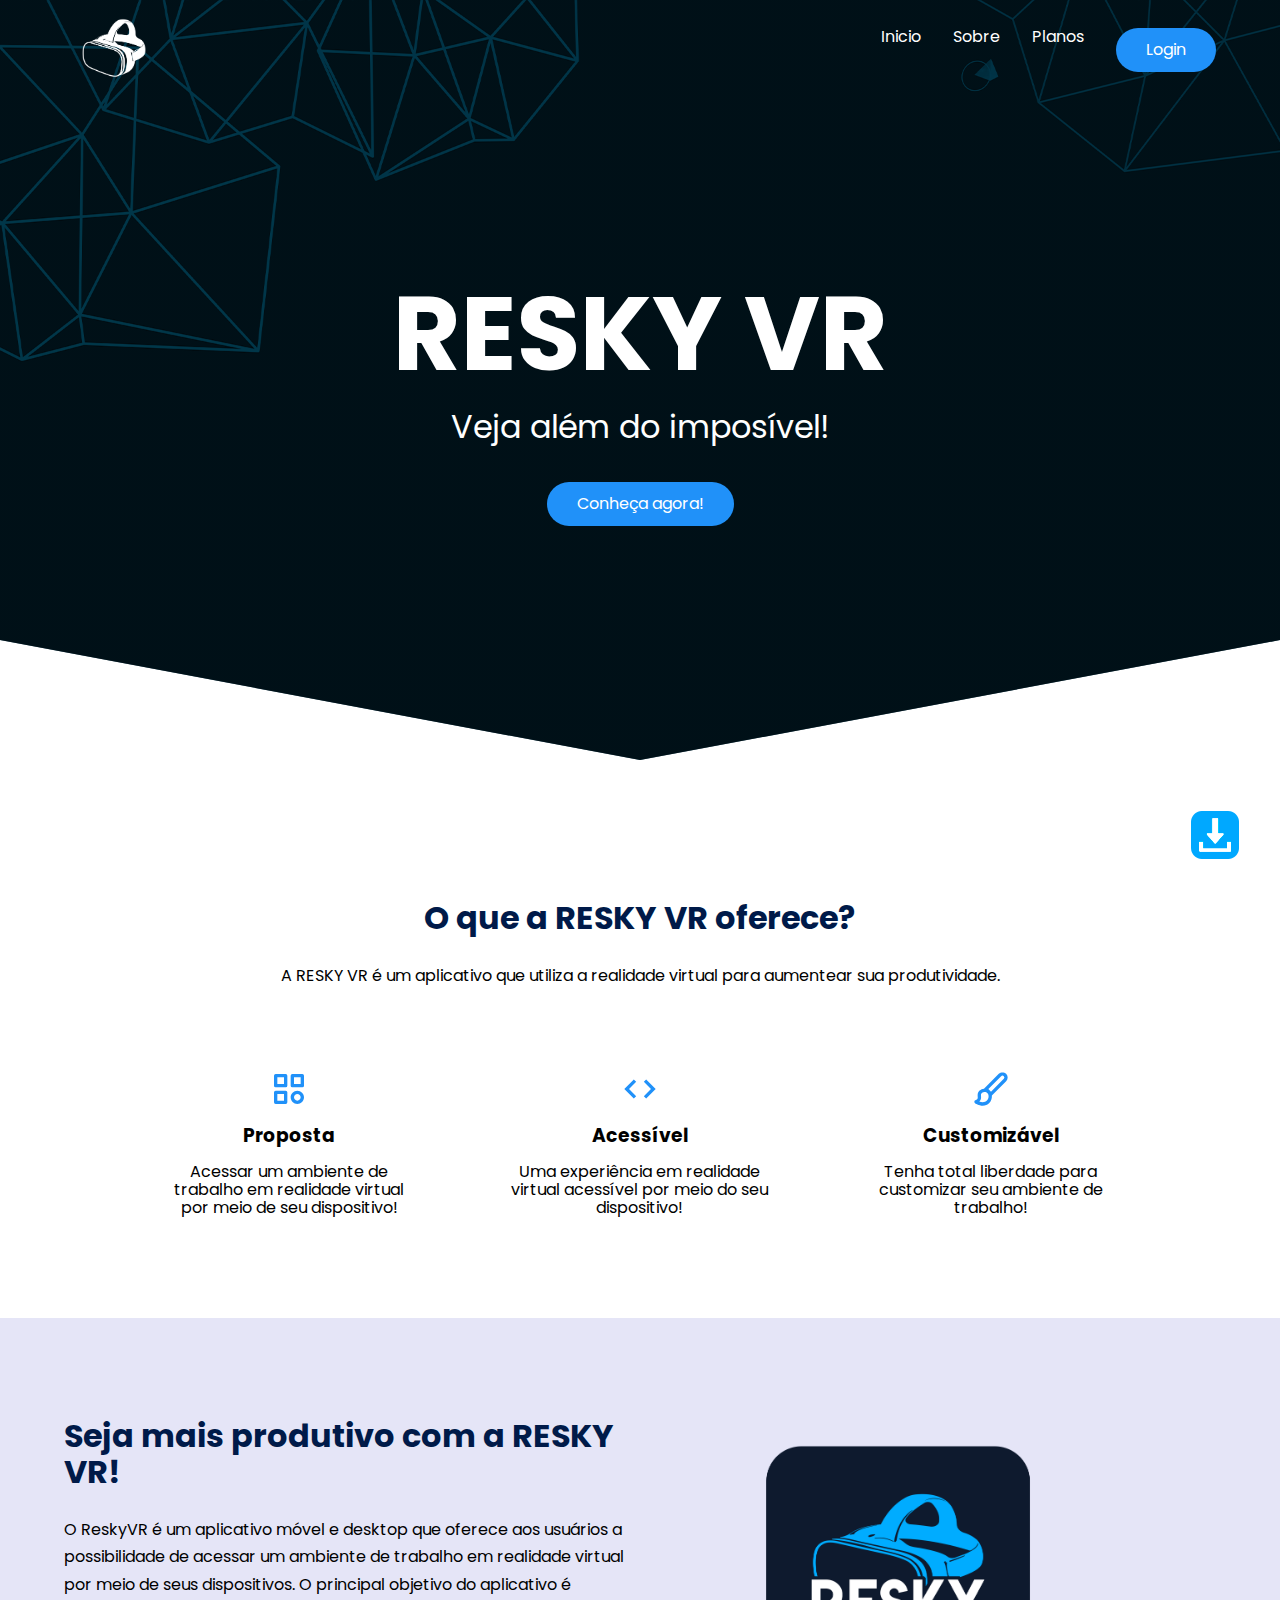
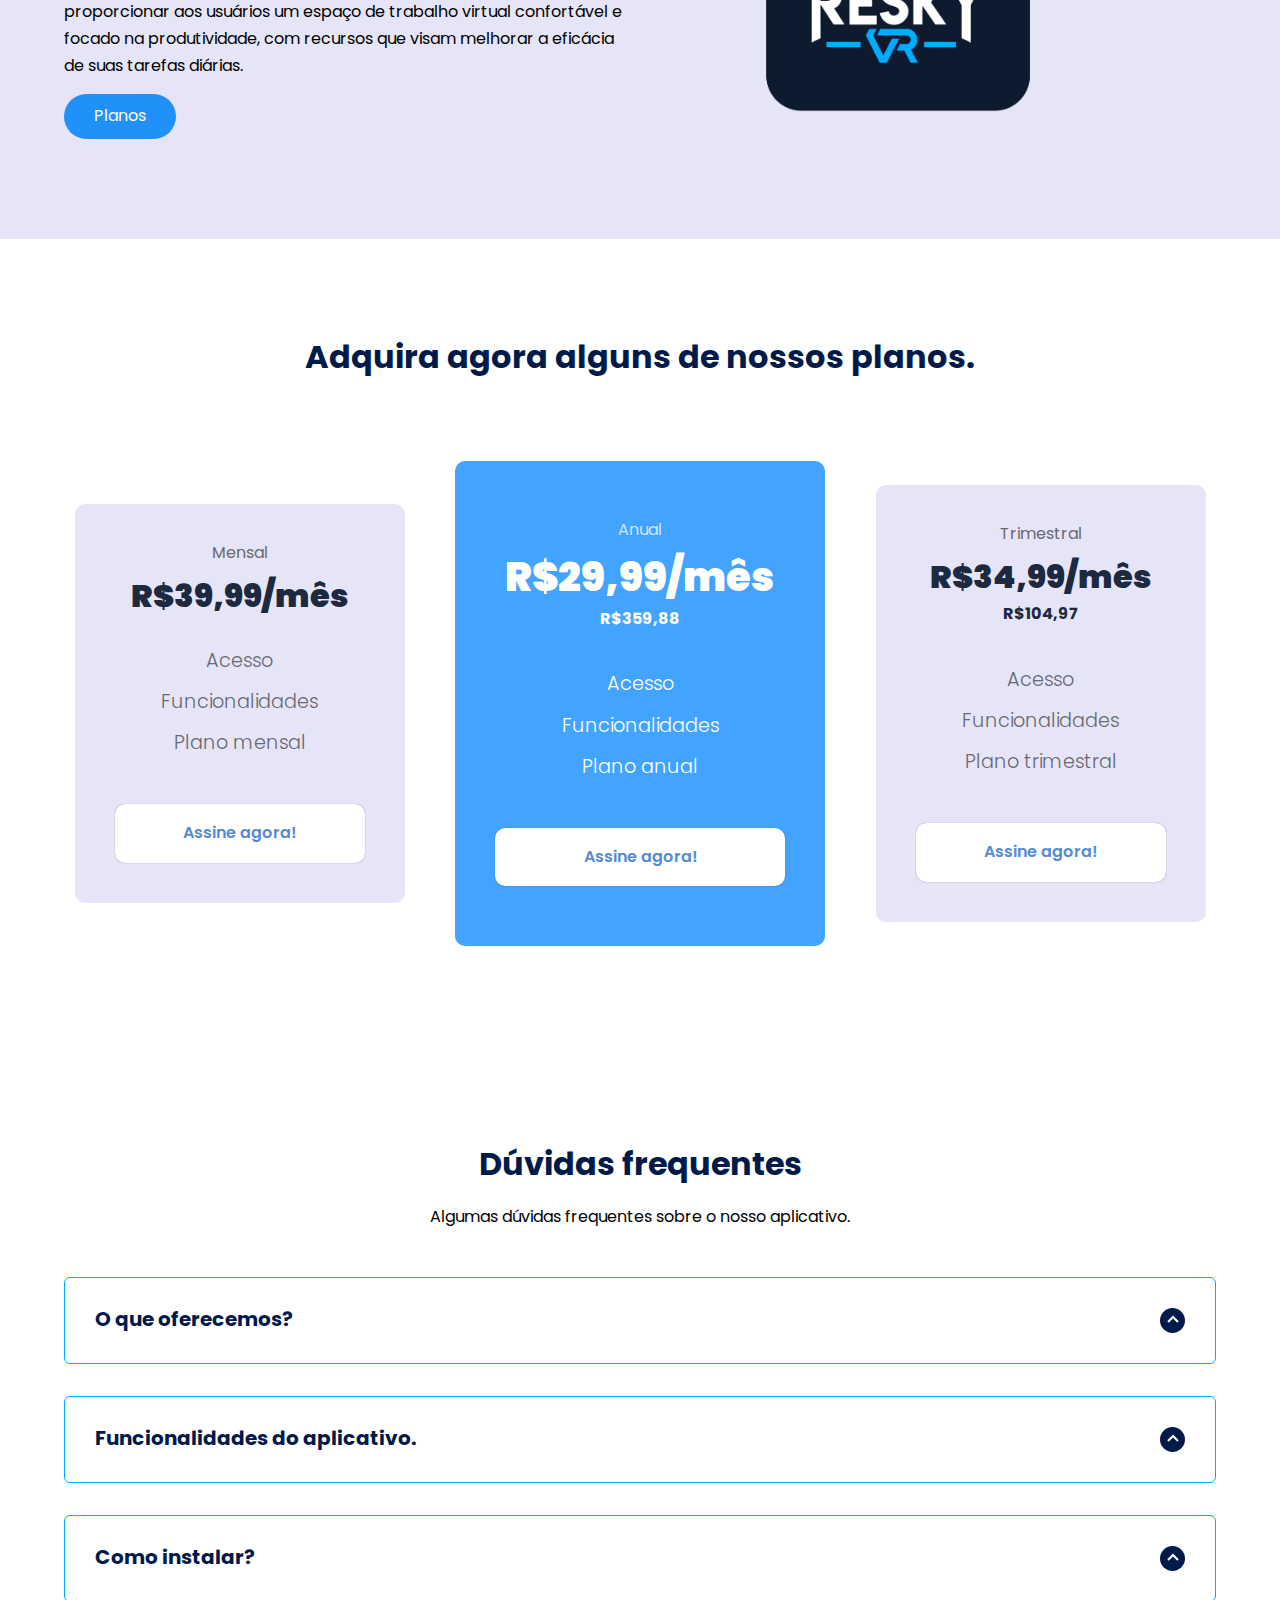
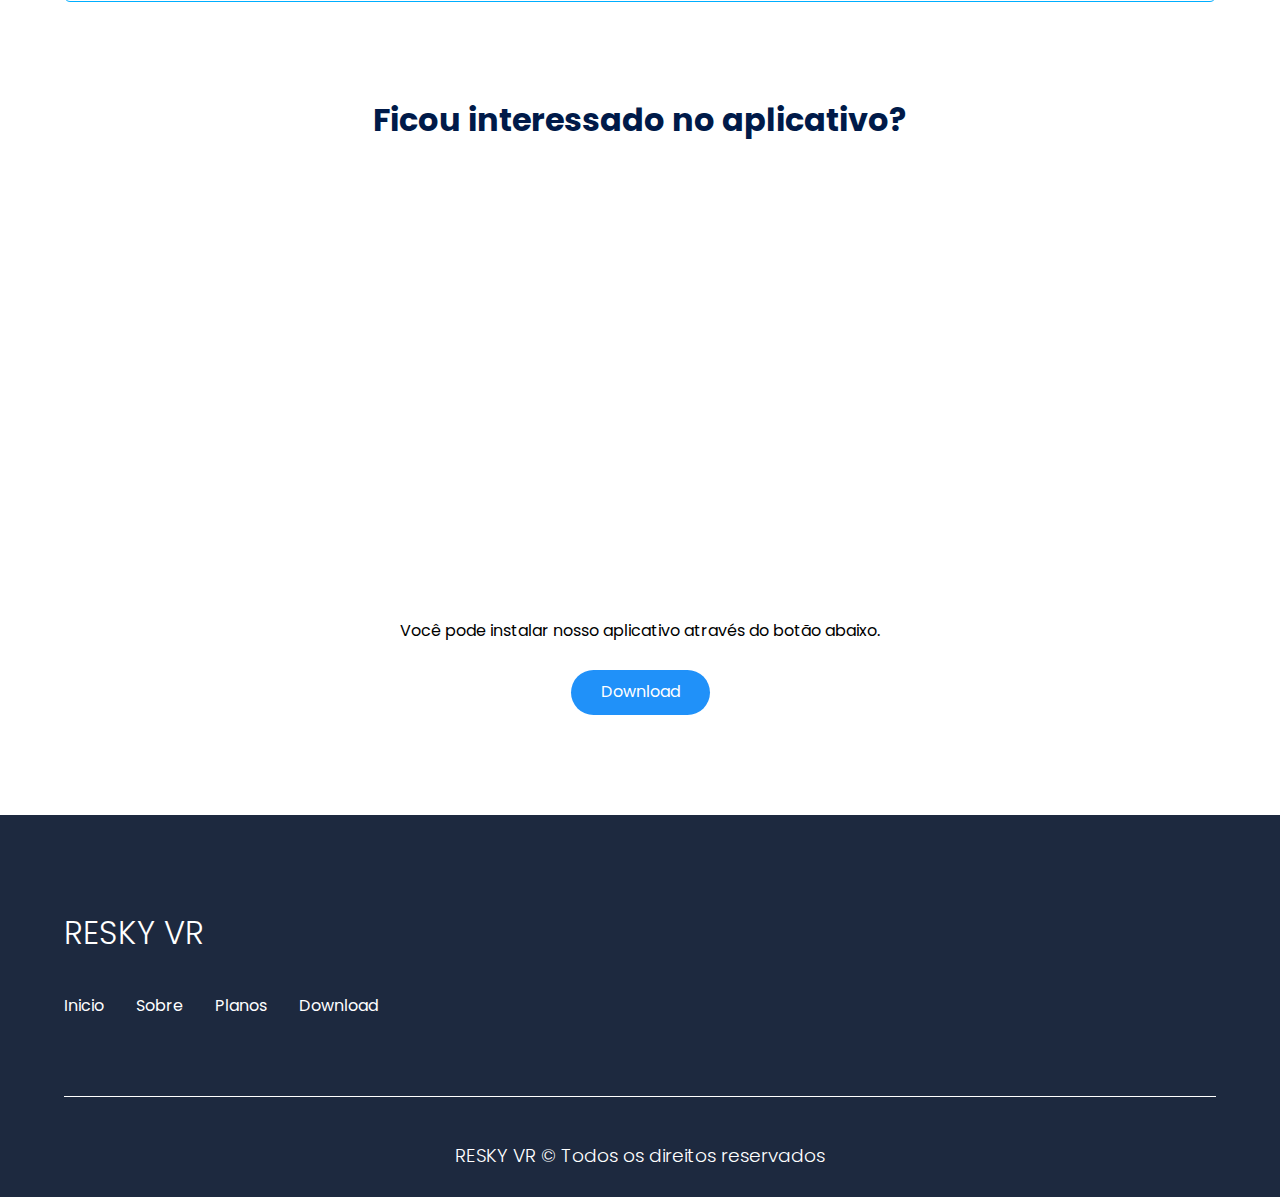
==== index.html @ b60ce716 "Add files via upload" ====
<!DOCTYPE html>
<html lang="pt-BR">

<head>
    
    <meta charset="UTF-8">
    <meta name="viewport" content="width=device-width, initial-scale=1.0">
    <title>Resky VR</title>
    <link rel="shortcut icon" href="./images/icone_png.png" type="image/x-icon">
    <link rel="stylesheet" href="./css/normalize.css">
    <link rel="stylesheet" href="./css/estilos.css">

    <meta property="og:site_name" content="Resky VR">
    <meta name="theme-color" content="#00aeff">
      <meta name="keywords" content="vr, experiência, resky, reskyvr, resky vr">
      <meta property="og:image" content="https://reskyvr.com.br/images/icone_png.png">
      <meta property="og:locale" content="pt-BR">
      <meta property="og:image:type" content="image/png">
      <meta property="og:image:width" content="120">
      <meta property="og:image:height" content="120">
      <meta property="og:site_name" content="">
      <meta property="og:title" content="Website - Resky VR">
      <meta name="og:description" content="O ReskyVR é um aplicativo móvel e desktop que oferece aos usuários a possibilidade de acessar um ambiente de trabalho em realidade virtual por meio de seus dispositivos. O principal objetivo do aplicativo é proporcionar aos usuários um espaço de trabalho virtual confortável e focado na produtividade, com recursos que visam melhorar a eficácia de suas tarefas diárias!">
      <meta property="og:type" content="website">
      <meta property="og:url" content="https://reskyvr.com.br/">

</head>

<body>

    <header class="hero">
        <nav class="nav container">
            <div class="nav__logo">
                <a href="#"><img src="./images/favicon.png" alt="" class="img__logo"></a>
            </div>

            <ul class="nav__link nav__link--menu">
                <li class="nav__items">
                    <a href="#" class="nav__links">Inicio</a>
                </li>
                <li class="nav__items">
                    <a href="#sobre" class="nav__links">Sobre</a>
                </li>
                <li class="nav__items">
                    <a href="#planos" class="nav__links">Planos</a>
                </li>
                <li class="nav__items">
                    <a href="./login/login.html" class="nav__links2">Login</a>
                </li>

                <img src="./images/close.svg" class="nav__close">
            </ul>

            <div class="nav__menu">
                <img src="./images/menu.svg" class="nav__img">
            </div>
        </nav>

        <div class="whatsapp-button">
            <a href="#download"><img src="images/whatsapp-icon-transparent-png-6.png" alt=""></a>
          </div>

        <section class="hero__container container">
            <h1 class="hero__title">RESKY VR</h1>
            <p class="hero__paragraph">Veja além do imposível!</p>
            <a href="#sobre" class="cta">Conheça agora!</a>
        </section>
    </header>

    <main>
        <section class="container about" id="sobre">
            <h2 class="subtitle">O que a RESKY VR oferece?</h2>
            <p class="about__paragraph">A RESKY VR é um aplicativo que utiliza a realidade virtual para aumentear sua produtividade.</p>

            <div class="about__main">
                <article class="about__icons">
                    <img src="./images/shapes.svg" class="about__icon">
                    <h3 class="about__title">Proposta</h3>
                    <p class="about__paragrah">Acessar um ambiente de trabalho em realidade virtual por meio de seu dispositivo!</p>
                </article>

                <article class="about__icons">
                    <img src="./images/code.svg" class="about__icon">
                    <h3 class="about__title">Acessível</h3>
                    <p class="about__paragrah">Uma experiência em realidade virtual acessível por meio do seu dispositivo!</p>
                </article>

                <article class="about__icons">
                    <img src="./images/paint.svg" class="about__icon">
                    <h3 class="about__title">Customizável</h3>
                    <p class="about__paragrah">Tenha total liberdade para customizar seu ambiente de trabalho!</p>
                </article>
            </div>
        </section>

        <section class="knowledge">
            <div class="knowledge__container container">
                <div class="knowledege__texts">
                    <h2 class="subtitle">Seja mais produtivo com a RESKY VR!</h2>
                    <p class="knowledge__paragraph">O ReskyVR é um aplicativo móvel e desktop que oferece aos usuários a possibilidade de acessar um ambiente de trabalho em realidade virtual por meio de seus dispositivos. O principal objetivo do aplicativo é proporcionar aos usuários um espaço de trabalho virtual confortável e focado na produtividade, com recursos que visam melhorar a eficácia de suas tarefas diárias.</p>
                    <a href="#planos" class="cta">Planos</a>
                </div>

                <figure class="knowledge__picture">
                    <img src="./images/macbook.png" class="knowledge__img">
                </figure>
            </div>
        </section>

        <section class="price container" id="planos">
            <h2 class="subtitle">Adquira agora alguns de nossos planos.</h2>

            <div class="price__table">
                <div class="price__element">
                    <p class="price__name"><b>Mensal</b></p>
                    <h3 class="price__price"><b>R$39,99/mês</b></h3>

                    <div class="price__items">
                        <p class="price__features">Acesso</p>
                        <p class="price__features">Funcionalidades</p>
                        <p class="price__features">Plano mensal</p>
                    </div>

                    <a href="login/cadastro.html" class="price__cta">Assine agora!</a>

                </div>


                <div class="price__element price__element--best">
                    <p class="price__name"><b>Anual</b></p>
                    <h3 class="price__best"><b>R$29,99/mês</b></h3>
                    <h3 class="price__best2">R$359,88</h3>

                    <div class="price__items">
                        <p class="price__features">Acesso</p>
                        <p class="price__features">Funcionalidades</p>
                        <p class="price__features">Plano anual</p>
                    </div>

                    <a href="login/cadastro.html" class="price__cta2">Assine agora!</a>

                </div>


                <div class="price__element">
                    <p class="price__name"><b>Trimestral</b></p>
                    <h3 class="price__price"><b>R$34,99/mês</b></h3>
                    <h3 class="price__price2">R$104,97</h3>

                    <div class="price__items">
                        <p class="price__features">Acesso</p>
                        <p class="price__features">Funcionalidades</p>
                        <p class="price__features">Plano trimestral</p>
                    </div>

                    <a href="login/cadastro.html" class="price__cta">Assine agora!</a>

                </div>


            </div>
        </section>

        <section class="questions container">
            <h2 class="subtitle">Dúvidas frequentes</h2>
            <p class="questions__paragraph">Algumas dúvidas frequentes sobre o nosso aplicativo.</p>

            <section class="questions__container">
                <article class="questions__padding">
                    <div class="questions__answer">
                        <h3 class="questions__title">O que oferecemos?
                            <span class="questions__arrow">
                                <img src="./images/arrow.svg" class="questions__img">
                            </span>
                        </h3>

                        <p class="questions__show"> ReskyVR é um aplicativo móvel e desktop que oferece aos usuários a possibilidade de acessar um ambiente de trabalho em realidade virtual por meio de seus dispositivos. O principal objetivo do aplicativo é proporcionar aos usuários um espaço de trabalho virtual confortável e focado na produtividade, com recursos que visam melhorar a eficácia de suas tarefas diárias.</p>
                    </div>
                </article>

                <article class="questions__padding">
                    <div class="questions__answer">
                        <h3 class="questions__title">Funcionalidades do aplicativo.
                            <span class="questions__arrow">
                                <img src="./images/arrow.svg" class="questions__img">
                            </span>
                        </h3>

                        <p class="questions__show">Uma das principais funcionalidades do ReskyVR é o espelhamento da tela do computador em múltiplos monitores virtuais. Isso permite que os usuários tenham a sensação de utilizar várias telas ao mesmo tempo, o que facilita a realização de multitarefas e melhora a eficiência no trabalho. Com esse recurso, os usuários podem visualizar e interagir com diferentes aplicativos e projetos simultaneamente, sem a necessidade de alternar constantemente entre as janelas.</p>
                    </div>
                </article>

                <article class="questions__padding">
                    <div class="questions__answer">
                        <h3 class="questions__title">Como instalar?
                            <span class="questions__arrow">
                                <img src="./images/arrow.svg" class="questions__img">
                            </span>
                        </h3>

                        <p class="questions__show">Para você realizar o download do nosso aplicativo basta acessar o botão <a href="#download" class="link__download">Download</a> e assim que for instalado o laucher registrar sua conta.</p>
                    </div>
                </article>
            </section>

            <section class="questions__offer" id="download">
                <h2 class="subtitle">Ficou interessado no aplicativo?</h2>
                <iframe width="700" height="394" src="https://www.youtube.com/embed/hM347E8yEY4" class="video_youtube" title="YouTube video player" frameborder="0" allow="accelerometer; autoplay; clipboard-write; encrypted-media; gyroscope; picture-in-picture; web-share" allowfullscreen></iframe>

                <p class="questions__copy">Você pode instalar nosso aplicativo através do botão abaixo.</p>
                <a href="login/login.html" class="cta">Download</a>
            </section>
        </section>
    </main>

    <footer class="footer">
        <section class="footer__container container">
            <nav class="nav nav--footer">
                <h2 class="footer__title">RESKY VR</h2>

                <ul class="nav__link nav__link--footer">
                    <li class="nav__items">
                        <a href="#" class="nav__links">Inicio</a>
                    </li>
                    <li class="nav__items">
                        <a href="#sobre" class="nav__links">Sobre</a>
                    </li>
                    <li class="nav__items">
                        <a href="#planos" class="nav__links">Planos</a>
                    </li>
                    <li class="nav__items">
                        <a href="./sucesso/download.html" class="nav__links">Download</a>
                    </li> 
                </ul>
            </nav>
        </section>

        <section class="footer__copy container">
            <br>
            <h3 class="footer__copyright">RESKY VR &copy; Todos os direitos reservados</h3>
        </section>
    </footer>

    <script src="./js/slider.js"></script>
    <script src="./js/questions.js"></script>
    <script src="./js/menu.js"></script>
</body>

</html>
---- css/estilos.css ----
@import url('https://fonts.googleapis.com/css2?family=Poppins:wght@300;400;600;700&display=swap');

:root {
    --padding-container: 100px 0;
    --color-title: #001A49;
}

body::-webkit-scrollbar {
    width: 12px;               
}
  
body::-webkit-scrollbar-track {
    background: rgb(230, 230, 230);        
}
  
body::-webkit-scrollbar-thumb {
    background-color: #00aeff;    
    border-radius: 5px;      
    border: 3px solid rgb(230, 230, 230);  
}

body::-webkit-scrollbar-thumb:hover {
    background-color: #007cb6;    
    border-radius: 5px;      
    border: 3px solid rgb(230, 230, 230);  
}

body {
    font-family: 'Poppins', sans-serif;
}

.video_youtube {
    border-radius: 20px;
    margin: 30px;
}

.container {
    width: 90%;
    max-width: 1200px;
    margin: 0 auto;
    overflow: hidden;
    padding: var(--padding-container);
}

.hero {
    width: 100%;
    height: 100vh;
    min-height: 600px;
    max-height: 800px;
    position: relative;
    display: grid;
    grid-template-rows: 100px 1fr;
    color: #fff;
}

.hero::before {
    content: "";
    position: absolute;
    top: 0;
    left: 0;
    width: 100%;
    height: 100%;
    background-image: linear-gradient(180deg, #000000b6 0%, #000000b6 100%), url('../images/computer.png');
    background-size: cover;
    clip-path: polygon(0 0, 100% 0, 100% 80%, 50% 95%, 0 80%);
    z-index: -1;
}


/* Nav */

.nav {
    --padding-container: 0;
    height: 100%;
    display: flex;
    align-items: center;
}

.nav__title {
    font-weight: 300;
}

.nav__link {
    margin-left: auto;
    padding: 0;
    display: grid;
    grid-auto-flow: column;
    grid-auto-columns: max-content;
    gap: 2em;
}

.nav__items {
    list-style: none;
}

.nav__links {
    color: #fff;
    text-decoration: none;
}

.nav__links2 {
    display: inline-block;
    background-color: #2091F9;
    justify-self: center;
    color: #fff;
    text-decoration: none;
    padding: 13px 30px;
    border-radius: 32px;
}

.nav__links3 {
    display: inline-block;
    background-color: #2091F9;
    justify-self: center;
    color: #fff;
    text-decoration: none;
    padding: 13px 30px;
    border-radius: 32px;
}

.nav__menu {
    margin-left: auto;
    cursor: pointer;
    display: none;
}

.nav__img {
    display: block;
    width: 30px;
}


.nav__close {
    display: var(--show, none);
}

.img__logo {
    padding: 15px;
    height: 100px;
    width: auto;
}

.link__download {
    text-decoration: none;
    color: #00aeff;
}

.link__download:hover {
    text-decoration: none;
    color: #007cb6;
}

/* Hero container */

.hero__container {
    max-width: 800px;
    --padding-container: 0;
    display: grid;
    grid-auto-rows: max-content;
    align-content: center;
    gap: 1em;
    padding-bottom: 100px;
    text-align: center;
}

.hero__title {
    font-size: 6.5rem;
}

.hero__paragraph {
    font-size: 2.0rem;
    margin-bottom: 20px;
}

.hero__paragraph2 {
    font-size: 1.5rem;
    margin-bottom: 20px;
}

.text__bold {
    font-size: 1.7rem;
}

.cta {
    display: inline-block;
    background-color: #2091F9;
    justify-self: center;
    color: #fff;
    text-decoration: none;
    padding: 13px 30px;
    border-radius: 32px;
}

/* About */

.about {
    text-align: center;
}

.subtitle {
    color: var(--color-title);
    font-size: 2rem;
    margin-bottom: 25px;
}


.about__paragraph {
    line-height: 1.7;
}

.about__main {
    padding-top: 80px;
    display: grid;
    width: 90%;
    margin: 0 auto;
    gap: 1em;
    overflow: hidden;
    grid-template-columns: repeat(auto-fit, minmax(260px, auto));
}


.about__icons {
    display: grid;
    gap: 1em;
    justify-items: center;
    width: 260px;
    overflow: hidden;
    margin: 0 auto;
}

.about__icon {
    width: 40px;
}

/* Knowledge */

.knowledge {
    background-color: #e5e5f7;
    background-image: radial-gradient(#4492f7 0.5px, transparent 0.5px), radial-gradient(#4492f7 0.5px, #e5e5f7 0.5px);
    background-size: 20px 20px;
    background-position: 0 0, 10px 10px;
    overflow: hidden;
}

.knowledge__container{
    display: grid;
    grid-template-columns: 1fr 1fr;
    gap: 1em;
    align-items: center;
}

.knowledge__picture{
    max-width: 500px;
}

.knowledge__paragraph{
    line-height: 1.7;
    margin-bottom: 15px;
}

.knowledge__img{
    width: 100%;
    display: block;
}

/* price */

.price{
    text-align: center;
}

.price__table{
    padding-top: 60px;
    display: flex;
    flex-wrap: wrap;
    gap: 2.5em;
    justify-content: space-evenly;
    align-items: center;
}

.price__element{
    background-color: #e5e5f7;
    text-align: center;
    border-radius: 10px;
    width: 330px;
    padding: 40px;
    --color-plan: #696871;
    --color-price: #1D293F;
    --bg-cta: #fff;
    --color-cta: #548bd4;
    --color-items: #696871;
}

.price__element--best{
    width: 370px;
    padding: 60px 40px;
    background-color: #43a4ff;
    --color-plan: rgb(255 255 255 / 75%);
    --color-price: #fff;
    --bg-cta: #19809f;
    --color-cta: #FFF;
    --color-items: #fff;
}


.price__name{
    color: var(--color-plan);
    margin-bottom: 15px;
    font-weight: 300;
}

.price__price{
    font-size: 2.0rem;
    color: var(--color-price);
}

.price__price2{
    padding: 10px;
    font-size: 1.0rem;
    color: var(--color-price);
}

.price__best {
    font-size: 2.5rem;
    color: var(--color-price);
}

.price__best2 {
    padding: 10px;
    font-size: 1.0rem;
    color: var(--color-price);
}

.price__items{
    margin-top: 35px;
    display: grid;
    gap: 1em;
    font-weight: 300;
    font-size: 1.2rem;
    margin-bottom: 50px;
    color: var(--color-items);
}

.price__cta{
    display: block;
    padding: 20px 0;
    border-radius: 10px;
    text-decoration: none;
    background-color: var(--bg-cta);
    font-weight: 600;
    color: var(--color-cta);
    box-shadow: 0 0 1px rgba(0, 0, 0, .5);
}

.price__cta:hover{
    display: block;
    padding: 20px 0;
    border-radius: 10px;
    text-decoration: none;
    background-color: #00aeff;
    font-weight: 600;
    color: #ffffff;
    box-shadow: 0 0 1px rgba(0, 0, 0, .5);
}

.price__cta2{
    display: block;
    padding: 20px 0;
    border-radius: 10px;
    text-decoration: none;
    background-color: #ffffff;
    font-weight: 600;
    color: #548bd4;
    box-shadow: 0 0 1px rgba(0, 0, 0, .5);
}

.price__cta2:hover{
    display: block;
    padding: 20px 0;
    border-radius: 10px;
    text-decoration: none;
    background-color: #00aeff;
    font-weight: 600;
    color: #ffffff;
    box-shadow: 0 0 1px rgba(0, 0, 0, .5);
}

/* Testimony */

.testimony{
    background-color: #e5e5f7;
}

.testimony__container{
    display: grid;
    grid-template-columns: 50px 1fr 50px;
    gap: 1em;
    align-items: center;
}

.testimony__body{
    display: grid;
    grid-template-columns: 1fr max-content;
    justify-content: space-between;
    align-items: center;
    gap: 2em;
    grid-column: 2/3;
    grid-row: 1/2;
    opacity: 0;
    pointer-events: none;
}


.testimony__body--show{
    pointer-events: unset;
    opacity: 1;
    transition: opacity 1.5s ease-in-out;
}

.testimony__img{
    width: 250px;
    height: 250px;
    border-radius: 50%;
    object-fit: cover;
    object-position: 50% 30%;
}

.testimony__texts{
    max-width: 700px;
}

.testimony__course{
    background-color: royalblue;
    color: #fff;
    display: inline-block;
    padding: 5px;
}

.testimony__arrow{
    width: 90%;
    cursor: pointer;
}

/* Questions */

.questions{
    text-align: center;
}

.questions__container{
    display: grid;
    gap: 2em;
    padding-top: 50px;
    padding-bottom: 100px;
}

.questions__padding{
    padding: 0;
    transition: padding .3s;
    border: 1px solid #00aeff;
    border-radius: 6px;
}

.questions__padding--add{
    padding-bottom: 30px;
}

.questions__answer{
    padding: 0 30px 0;
    overflow: hidden;
}

.questions__title{
    text-align: left;
    display: flex;
    font-size: 20px;
    padding: 30px 0 30px;
    cursor: pointer;
    color: var(--color-title);
    justify-content: space-between;
}

.questions__arrow{
    border-radius: 50%;
    background-color: var(--color-title);
    width: 25px;
    height: 25px;
    display: flex;
    justify-content: center;
    align-items: center;
    align-self: flex-end;
    margin-left: 10px;
    transition:  transform .3s;
}

.questions__arrow--rotate{
    transform: rotate(180deg);
}

.questions__show{
    text-align: left;
    height: 0;
    transition: height .3s;
}

.questions__img{
    display: block;
}

.questions__copy{
    width: 60%;
    margin: 0 auto;
    margin-bottom: 30px;
}

/* Footer */

.footer{
    background-color: #1D293F;
}

.footer__title{
    font-weight: 300;
    font-size: 2rem;
    margin-bottom: 30px;
}

.footer__title, .footer__newsletter{
    color: #fff;
}


.footer__container{
    display: flex;
    justify-content: space-between;
    align-items: center;
    border-bottom: 1px solid #fff;
    padding-bottom: 60px;
}

.nav--footer{
    padding-bottom: 20px;
    display: grid;
    gap: 1em;
    grid-auto-flow: row;
    height: 100%;
}

.nav__link--footer{
    display: flex;
    margin: 0;
    margin-right: 20px;
    flex-wrap: wrap;
}

.footer__inputs{
    margin-top: 10px;
    display: flex;
    overflow: hidden;
}

.footer__input{
    background-color: #fff;
    height: 50px;
    display: block;
    padding-left: 10px;
    border-radius: 6px;
    font-size: 1rem;
    outline: none;
    border: none;
    margin-right: 16px;
}

.footer__submit{
    margin-left: auto;
    display: inline-block;
    height: 50px;
    padding: 0 20px ;
    background-color: #2091F9;
    border: none;
    font-size: 1rem;
    color: #fff;
    border-radius: 6px;
    cursor: pointer;
}

.footer__copy{
    --padding-container: 30px 0;
    text-align: center;
    color: #fff;
}

.footer__copyright{
    font-weight: 300;
}

.footer__icons{
    margin-bottom: 10px;
}

.footer__img{
    width: 30px;
    margin-right: 10px;
}

.whatsapp-button {
    position: fixed;
    bottom: 40px;
    right: 40px;
    border-radius: 50%;
    width: 50px;
    height: 50px;
}

@media (max-width:800px){
    .nav__menu{
        display: block;
    }

    .nav__link--menu{
        position: fixed;
        background-color: #000;
        top: 0;
        left: 0;
        height: 100%;
        width: 100%;
        display: flex;
        flex-direction: column;
        justify-content: space-evenly;
        align-items: center;
        z-index: 100;
        opacity: 0;
        pointer-events: none;
        transition: .7s opacity;
    }

    .nav__link--show{
        --show: block;
        opacity:1 ;
        pointer-events: unset;
    }

    .nav__close{
        position: absolute;
        top: 30px;
        right: 30px;
        width: 30px;
        cursor: pointer;
    }

    .hero__title{
        font-size: 2.5rem;
    }


    .about__main{
        gap: 2em;
    }

    .about__icons:last-of-type{
        grid-column: 1/-1;
    }


    .knowledge__container{
        grid-template-columns: 1fr;
        grid-template-rows: max-content 1fr;
        gap: 3em;
        text-align: center;
    }

    .knowledge__picture{
        grid-row: 1/2;
        justify-self: center;
    }

    .testimony__container{
        grid-template-columns: 30px 1fr 30px;
    }

    .testimony__body{
        grid-template-columns: 1fr;
        grid-template-rows: max-content max-content;
        gap: 3em;
        justify-items:center ;
    }


    .testimony__img{
        width: 200px;
        height: 200px;
        
    }

    .questions__copy{
        width: 100%;
    }

    .footer__container{
        flex-wrap: wrap;
    }

    .nav--footer{
        width: 100%;
        justify-items: center;
    }

    .nav__link--footer{
        width: 100%;
        justify-content: space-evenly;
        margin: 0;
    }

    .footer__form{
        width: 100%;
        justify-content: space-evenly;
    }

    .footer__input{
        flex: 1;
    }

    .whatsapp-button {
        position: fixed;
        bottom: 20px;
        right: 20px;
        border-radius: 50%;
        width: 50px;
        height: 90px;
    }

    .hero::before {
        content: "";
        position: absolute;
        top: 0;
        left: 0;
        width: 100%;
        height: 100%;
        background-image: linear-gradient(180deg, #00547a 0%, #00547a 100%), url('../images/computer.png');
        background-size: cover;
        clip-path: polygon(0 0, 100% 0, 100% 80%, 50% 95%, 0 80%);
        z-index: -1;
    }

    .video_youtube {
        margin-bottom: 50px;
        width: 280px;
        height: 158px;
        border-radius: 10px;
    }

    .espaço {
        display: none;
    }

    .nav__links3 {
        display: none;
    }

}

@media (max-width:600px){
    .hero__title{
        font-size: 2rem;
    }

    .hero__paragraph{
        font-size: 1rem;
    }

    .subtitle{
        font-size: 1.8rem;
    }

    .price__element{
        width: 90%;
    }

    .price__element--best{
        width: 90%;
        /* padding: 40px; */
    }

    .price__price{
        font-size: 1.5rem;
    }

    .price__best {
        font-size: 2.0rem;
    }

    .testimony{
        --padding-container: 60px 0;
    }

    .testimony__container{
        grid-template-columns: 28px 1fr 28px;
        gap: .9em;
    }

    .testimony__arrow{
        width: 100%;
    }

    .testimony__course{
        margin-top: 15px;
    }

    .questions__title{
        font-size: 1rem;
    }

    .footer__title{
        justify-self: start;
        margin-bottom: 15px;
    }

    .nav--footer{
        padding-bottom: 60px;
    }

    .nav__link--footer{
        justify-content: space-between;
    }

    .footer__inputs{
        flex-wrap: wrap;
    }

    .footer__input{
        flex-basis: 100%;
        margin: 0;
        margin-bottom: 16px;
    }

    .footer__submit{
        margin-right: auto;
        margin-left: 0;
    }

    .whatsapp-button {
        position: fixed;
        bottom: 15px;
        right: 15px;
        border-radius: 50%;
        width: 50px;
        height: 90px;
    }

    .hero::before {
        content: "";
        position: absolute;
        top: 0;
        left: 0;
        width: 100%;
        height: 100%;
        background-image: linear-gradient(180deg, #00547a 0%, #00547a 100%), url('../images/computer.png');
        background-size: cover;
        clip-path: polygon(0 0, 100% 0, 100% 80%, 50% 95%, 0 80%);
        z-index: -1;
    }

    .video_youtube {
        margin-bottom: 50px;
        width: 280px;
        height: 158px;
        border-radius: 10px;
    }

    .espaço {
        display: none;
    }

    .nav__links3 {
        display: none;
    }
}
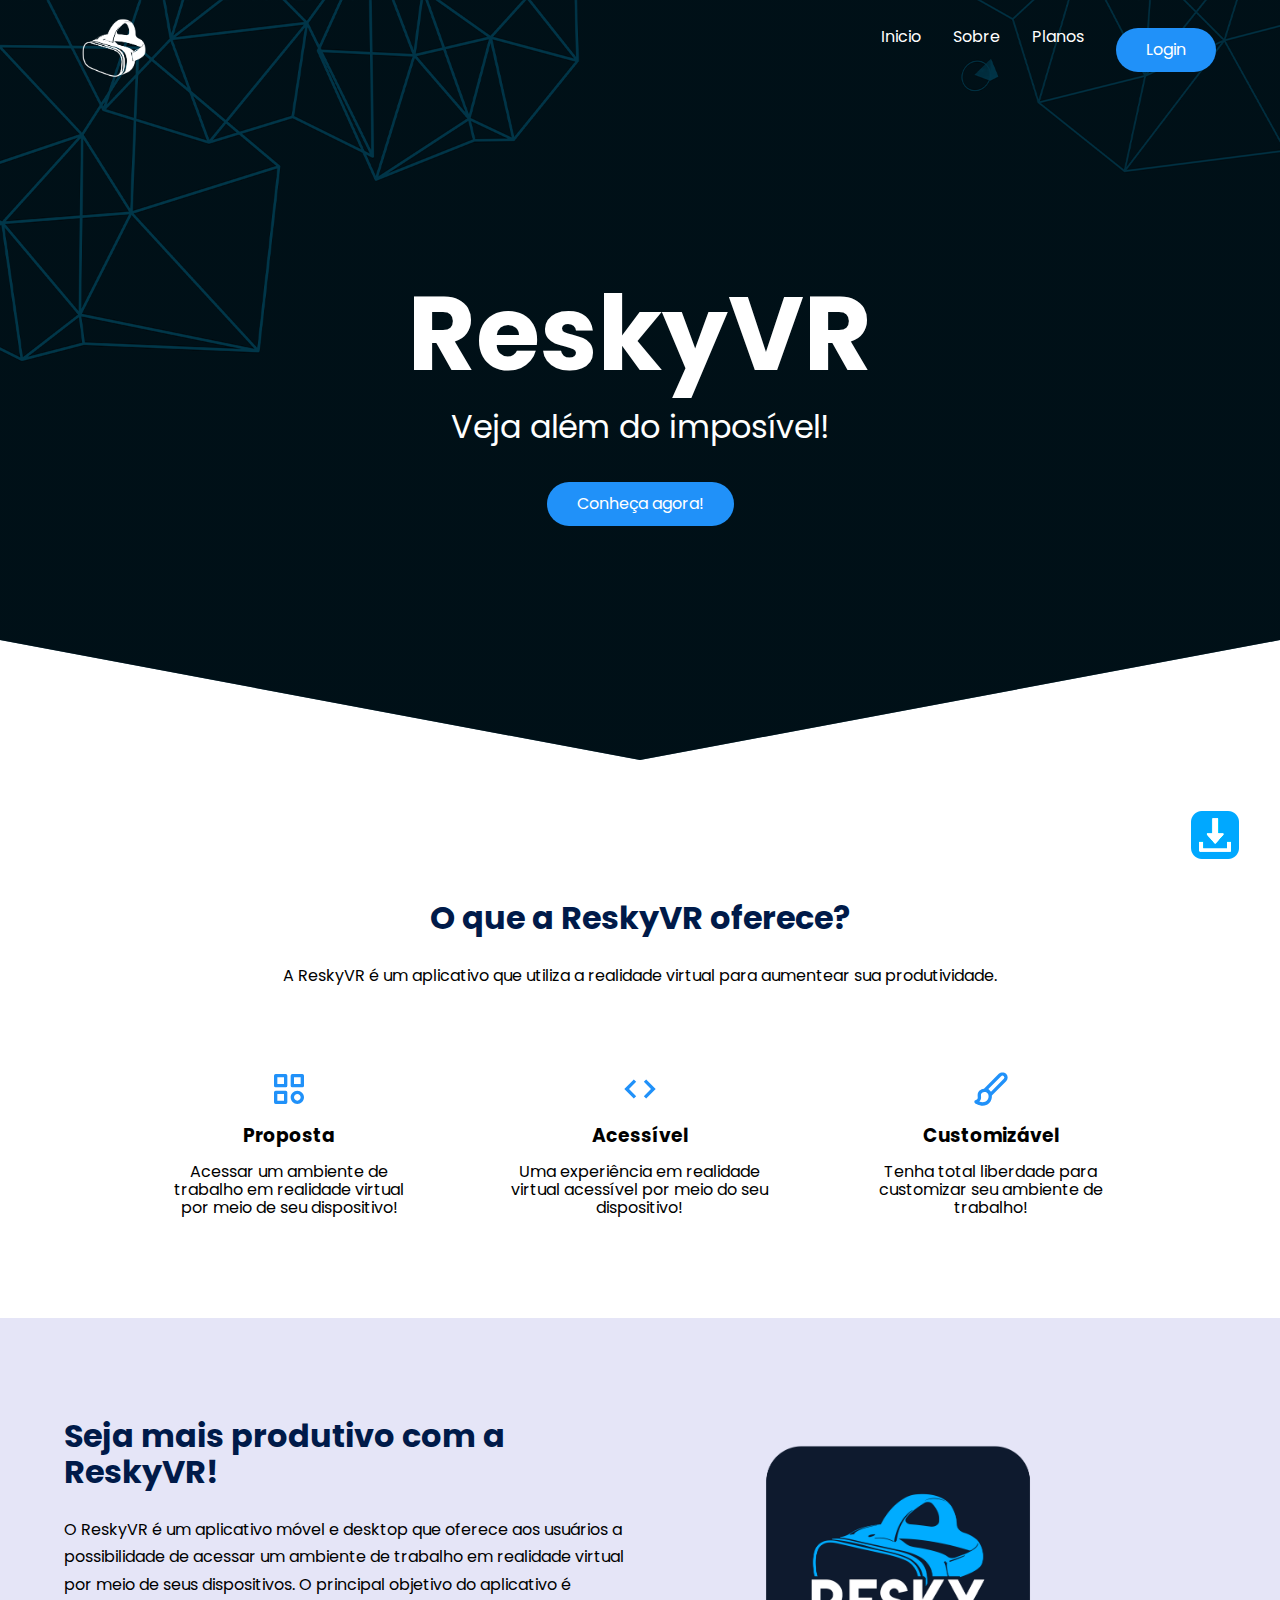
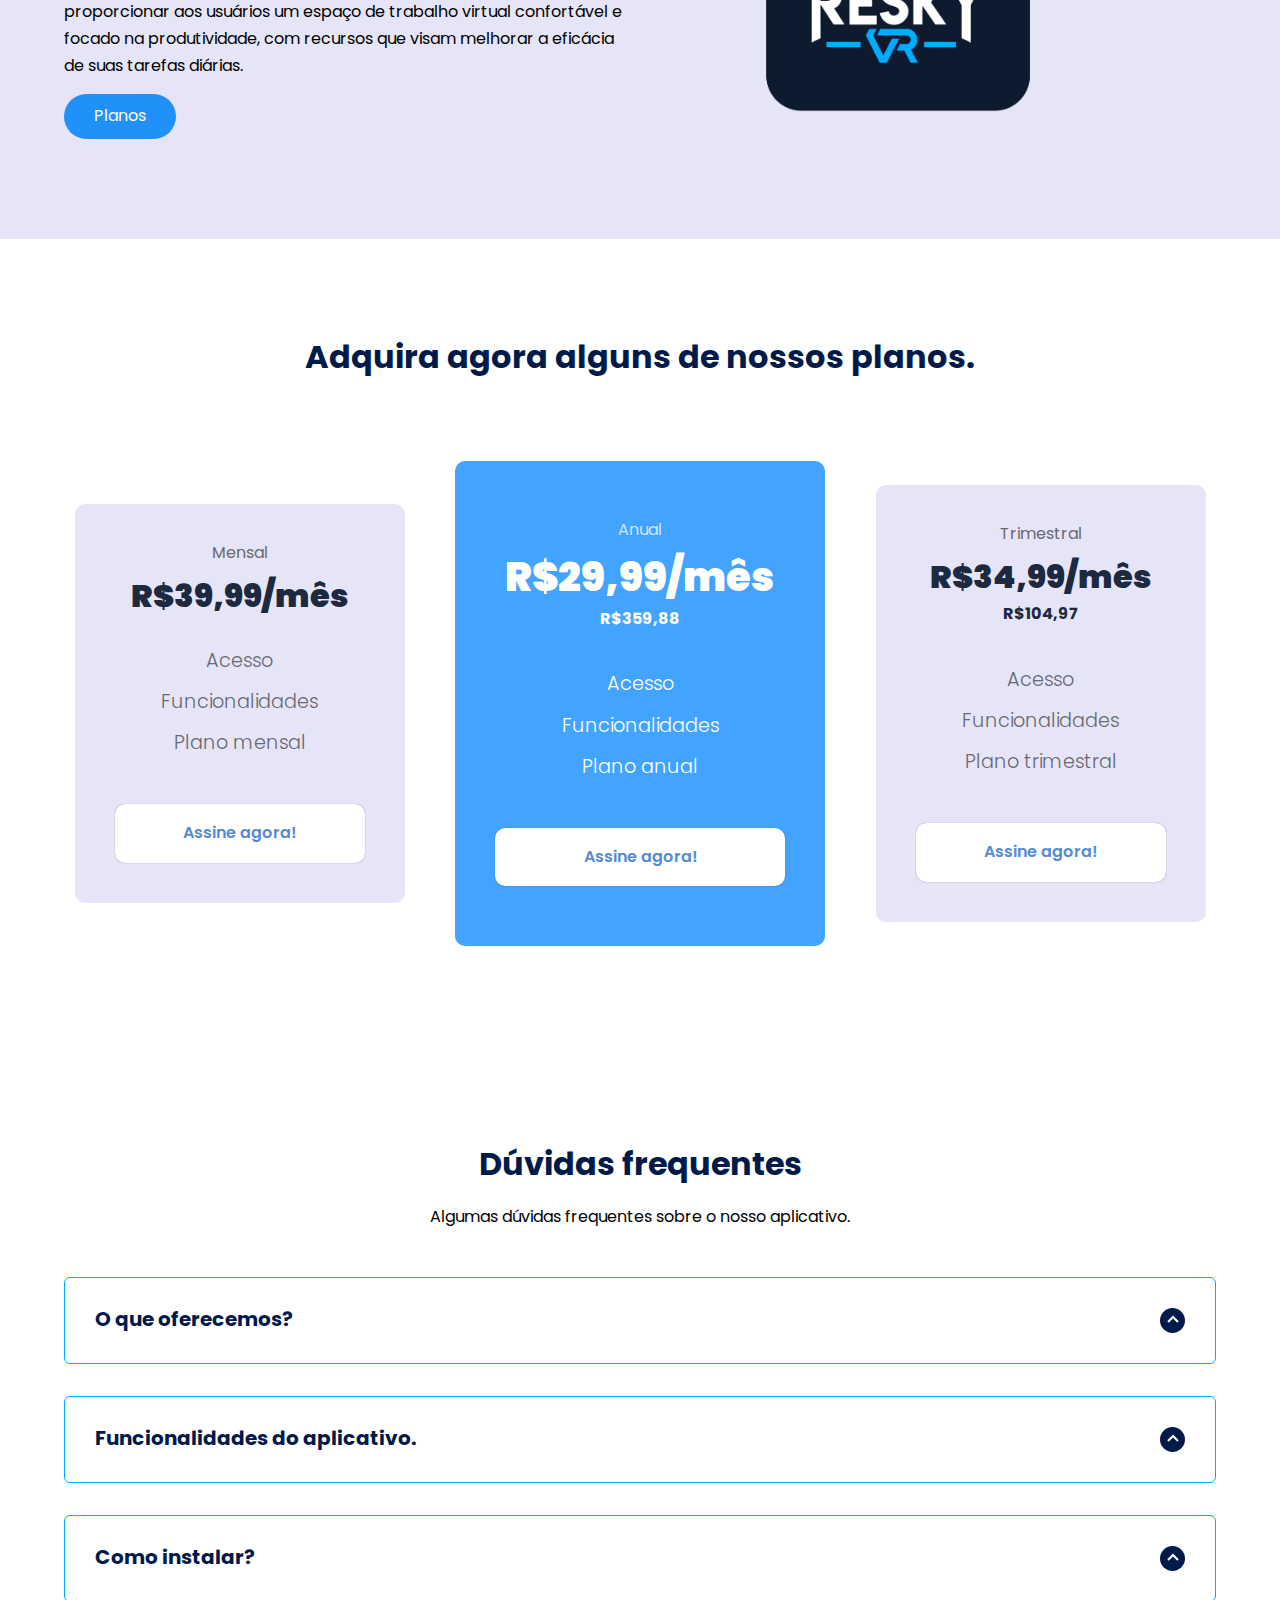
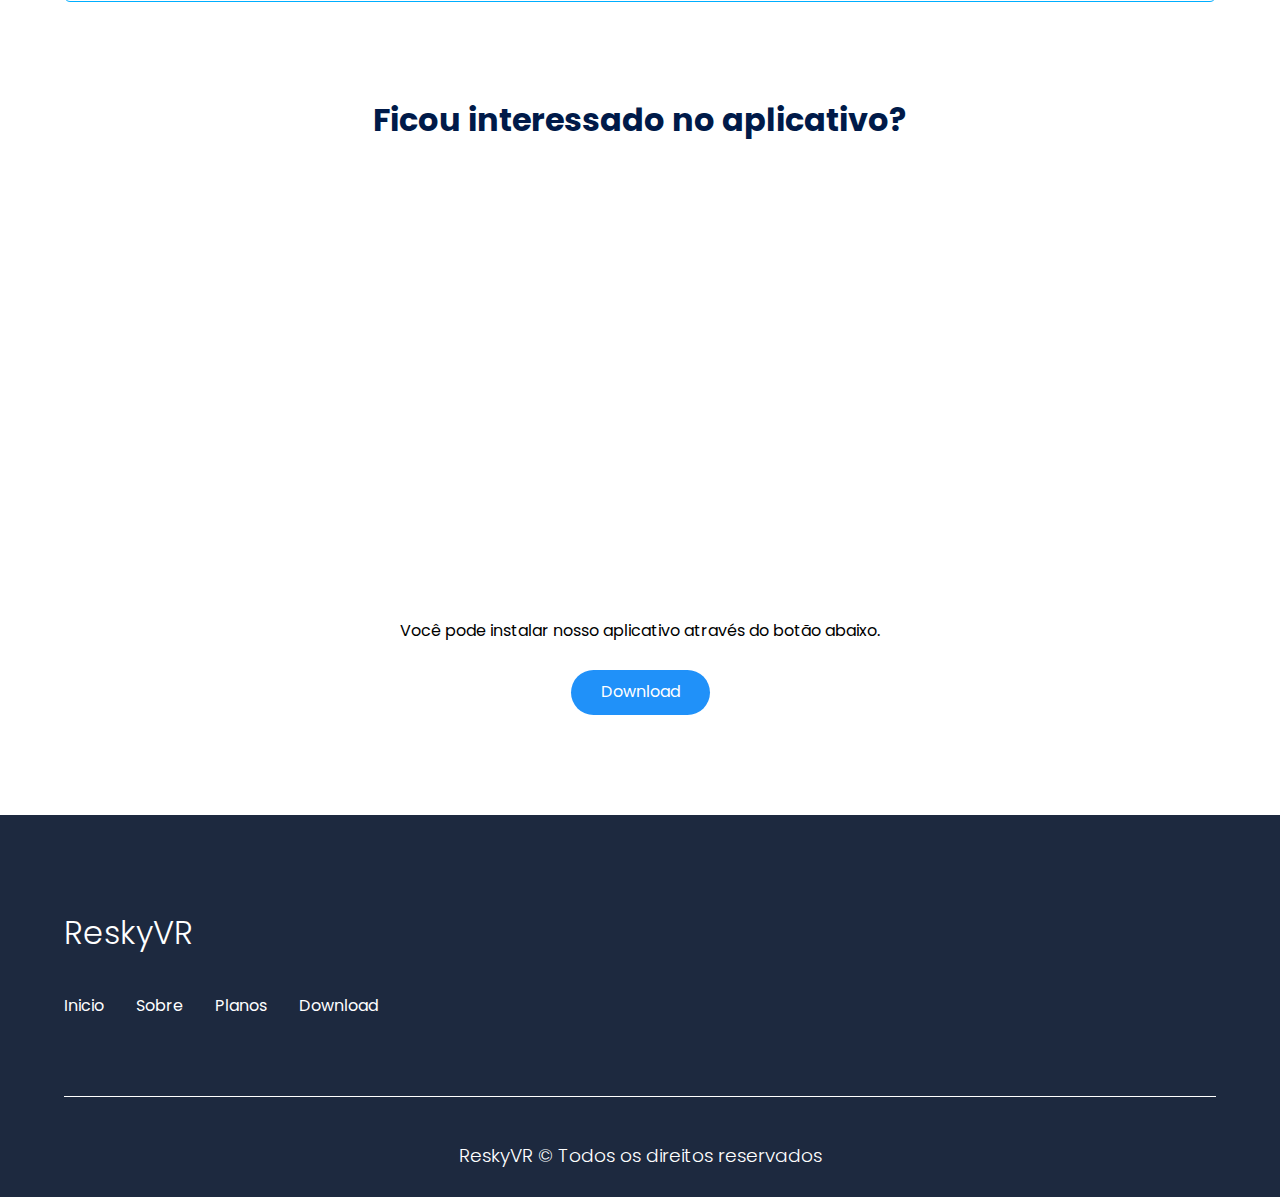
==== commit 5a3b0223: "Add files via upload" ====
--- a/index.html
+++ b/index.html
@@ -5,12 +5,12 @@
     
     <meta charset="UTF-8">
     <meta name="viewport" content="width=device-width, initial-scale=1.0">
-    <title>Resky VR</title>
+    <title>ReskyVR</title>
     <link rel="shortcut icon" href="./images/icone_png.png" type="image/x-icon">
     <link rel="stylesheet" href="./css/normalize.css">
     <link rel="stylesheet" href="./css/estilos.css">
 
-    <meta property="og:site_name" content="Resky VR">
+    <meta property="og:site_name" content="ReskyVR">
     <meta name="theme-color" content="#00aeff">
       <meta name="keywords" content="vr, experiência, resky, reskyvr, resky vr">
       <meta property="og:image" content="https://reskyvr.com.br/images/icone_png.png">
@@ -19,10 +19,12 @@
       <meta property="og:image:width" content="120">
       <meta property="og:image:height" content="120">
       <meta property="og:site_name" content="">
-      <meta property="og:title" content="Website - Resky VR">
+      <meta property="og:title" content="Website - ReskyVR">
       <meta name="og:description" content="O ReskyVR é um aplicativo móvel e desktop que oferece aos usuários a possibilidade de acessar um ambiente de trabalho em realidade virtual por meio de seus dispositivos. O principal objetivo do aplicativo é proporcionar aos usuários um espaço de trabalho virtual confortável e focado na produtividade, com recursos que visam melhorar a eficácia de suas tarefas diárias!">
       <meta property="og:type" content="website">
       <meta property="og:url" content="https://reskyvr.com.br/">
+
+      <link type="text/css" rel="stylesheet" href="https://cdn.firebase.com/libs/firebaseui/3.1.1/firebaseui.css" />
 
 </head>
 
@@ -61,7 +63,7 @@
           </div>
 
         <section class="hero__container container">
-            <h1 class="hero__title">RESKY VR</h1>
+            <h1 class="hero__title">ReskyVR</h1>
             <p class="hero__paragraph">Veja além do imposível!</p>
             <a href="#sobre" class="cta">Conheça agora!</a>
         </section>
@@ -69,8 +71,8 @@
 
     <main>
         <section class="container about" id="sobre">
-            <h2 class="subtitle">O que a RESKY VR oferece?</h2>
-            <p class="about__paragraph">A RESKY VR é um aplicativo que utiliza a realidade virtual para aumentear sua produtividade.</p>
+            <h2 class="subtitle">O que a ReskyVR oferece?</h2>
+            <p class="about__paragraph">A ReskyVR é um aplicativo que utiliza a realidade virtual para aumentear sua produtividade.</p>
 
             <div class="about__main">
                 <article class="about__icons">
@@ -96,7 +98,7 @@
         <section class="knowledge">
             <div class="knowledge__container container">
                 <div class="knowledege__texts">
-                    <h2 class="subtitle">Seja mais produtivo com a RESKY VR!</h2>
+                    <h2 class="subtitle">Seja mais produtivo com a ReskyVR!</h2>
                     <p class="knowledge__paragraph">O ReskyVR é um aplicativo móvel e desktop que oferece aos usuários a possibilidade de acessar um ambiente de trabalho em realidade virtual por meio de seus dispositivos. O principal objetivo do aplicativo é proporcionar aos usuários um espaço de trabalho virtual confortável e focado na produtividade, com recursos que visam melhorar a eficácia de suas tarefas diárias.</p>
                     <a href="#planos" class="cta">Planos</a>
                 </div>
@@ -216,7 +218,7 @@
     <footer class="footer">
         <section class="footer__container container">
             <nav class="nav nav--footer">
-                <h2 class="footer__title">RESKY VR</h2>
+                <h2 class="footer__title">ReskyVR</h2>
 
                 <ul class="nav__link nav__link--footer">
                     <li class="nav__items">
@@ -237,7 +239,7 @@
 
         <section class="footer__copy container">
             <br>
-            <h3 class="footer__copyright">RESKY VR &copy; Todos os direitos reservados</h3>
+            <h3 class="footer__copyright">ReskyVR &copy; Todos os direitos reservados</h3>
         </section>
     </footer>
 
@@ -246,4 +248,4 @@
     <script src="./js/menu.js"></script>
 </body>
 
-</html>+</html>
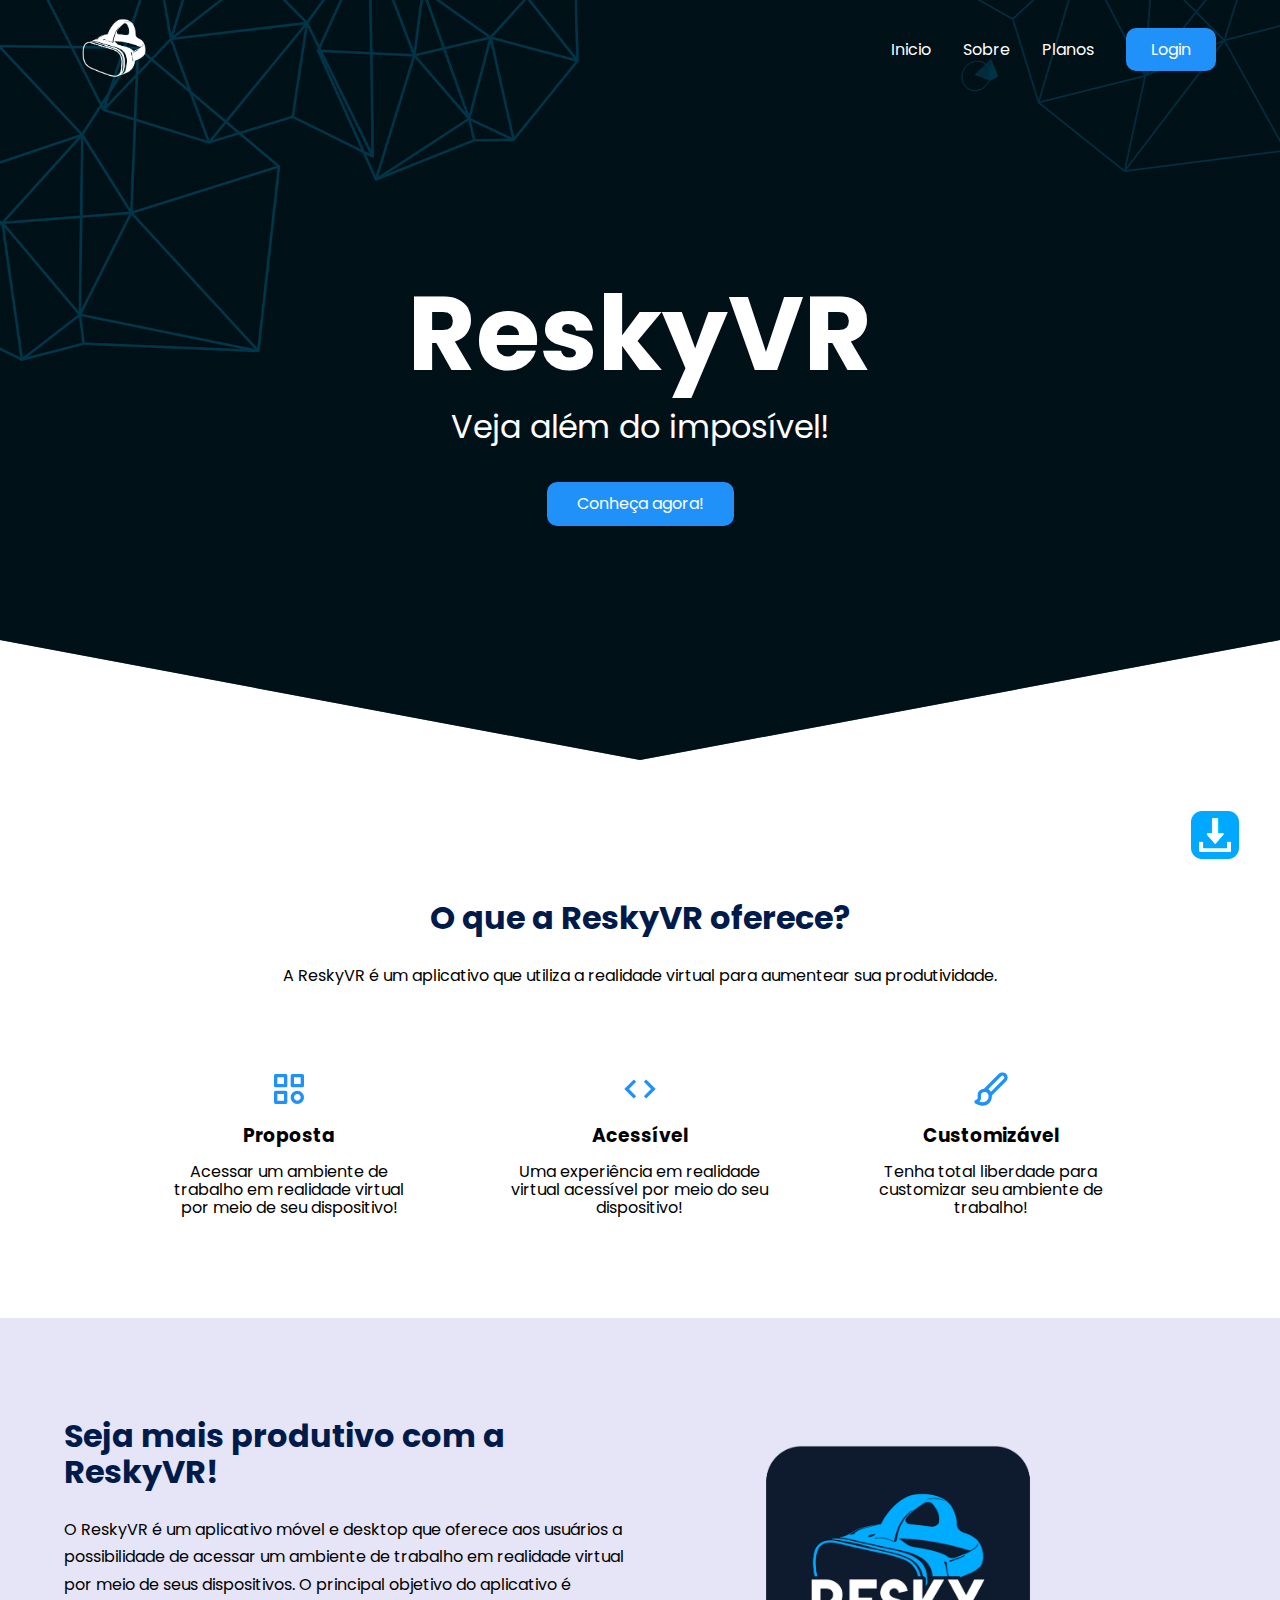
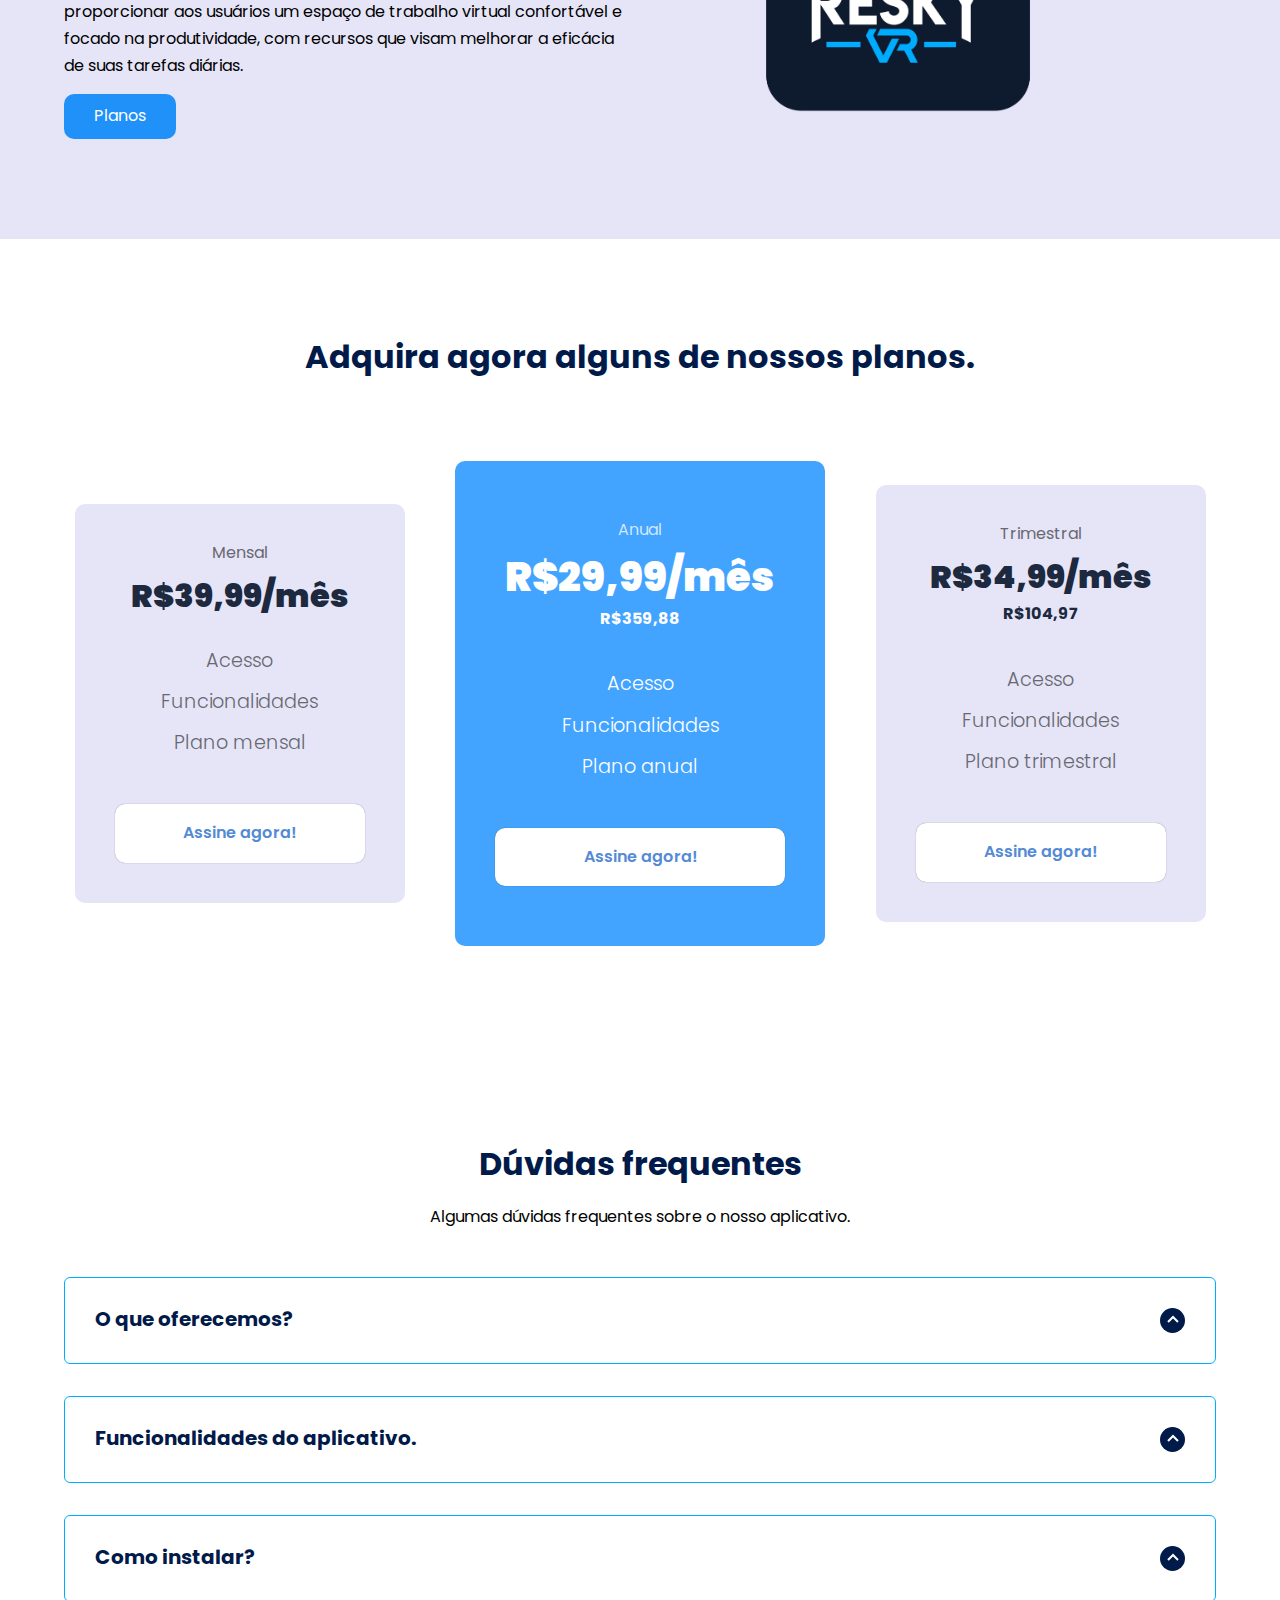
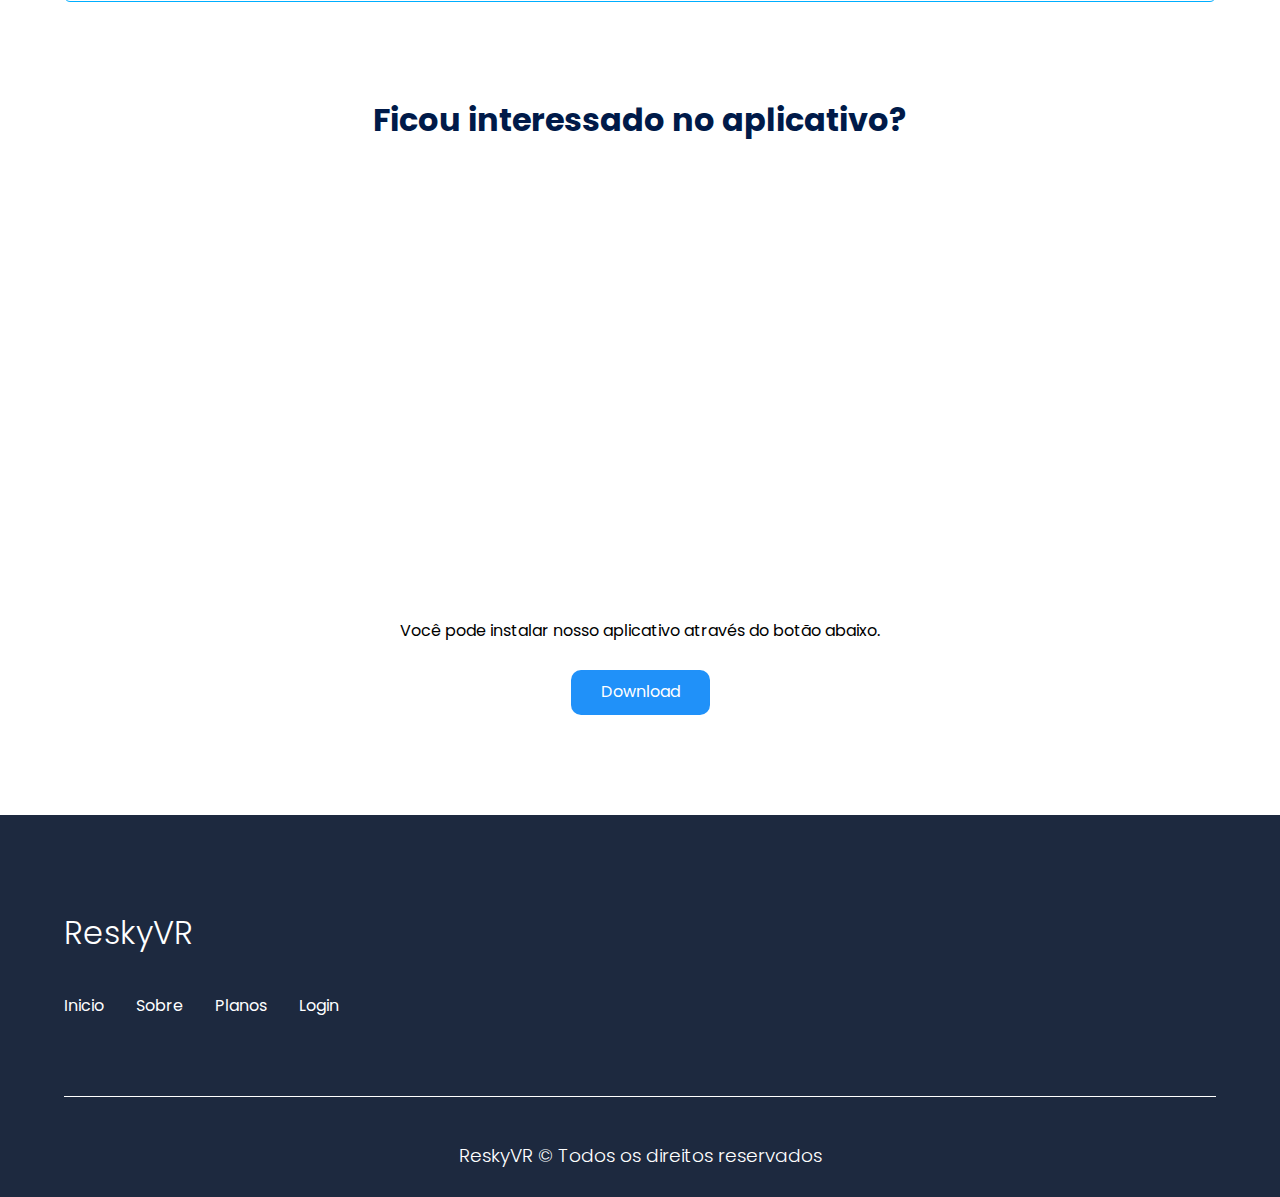
==== commit d6be47aa: "Add files via upload" ====
--- a/index.html
+++ b/index.html
@@ -6,14 +6,14 @@
     <meta charset="UTF-8">
     <meta name="viewport" content="width=device-width, initial-scale=1.0">
     <title>ReskyVR</title>
-    <link rel="shortcut icon" href="./images/icone_png.png" type="image/x-icon">
+    <link rel="shortcut icon" href="./images/favicon.png" type="image/x-icon">
     <link rel="stylesheet" href="./css/normalize.css">
     <link rel="stylesheet" href="./css/estilos.css">
 
     <meta property="og:site_name" content="ReskyVR">
     <meta name="theme-color" content="#00aeff">
       <meta name="keywords" content="vr, experiência, resky, reskyvr, resky vr">
-      <meta property="og:image" content="https://reskyvr.com.br/images/icone_png.png">
+      <meta property="og:image" content="https://reskyvr.com.br/images/favicon.png">
       <meta property="og:locale" content="pt-BR">
       <meta property="og:image:type" content="image/png">
       <meta property="og:image:width" content="120">
@@ -33,7 +33,7 @@
     <header class="hero">
         <nav class="nav container">
             <div class="nav__logo">
-                <a href="#"><img src="./images/favicon.png" alt="" class="img__logo"></a>
+                <a href="#"><img src="./images/logo.png" alt="" class="img__logo"></a>
             </div>
 
             <ul class="nav__link nav__link--menu">
@@ -207,8 +207,7 @@
 
             <section class="questions__offer" id="download">
                 <h2 class="subtitle">Ficou interessado no aplicativo?</h2>
-                <iframe width="700" height="394" src="https://www.youtube.com/embed/hM347E8yEY4" class="video_youtube" title="YouTube video player" frameborder="0" allow="accelerometer; autoplay; clipboard-write; encrypted-media; gyroscope; picture-in-picture; web-share" allowfullscreen></iframe>
-
+                <iframe width="700" height="394" src="https://www.youtube.com/embed/Vdi-2onj75w?si=os55N1LwXpK-jyut" class="video_youtube" title="YouTube video player" frameborder="0" allow="accelerometer; autoplay; clipboard-write; encrypted-media; gyroscope; picture-in-picture; web-share" allowfullscreen></iframe>
                 <p class="questions__copy">Você pode instalar nosso aplicativo através do botão abaixo.</p>
                 <a href="login/login.html" class="cta">Download</a>
             </section>
@@ -231,7 +230,7 @@
                         <a href="#planos" class="nav__links">Planos</a>
                     </li>
                     <li class="nav__items">
-                        <a href="./sucesso/download.html" class="nav__links">Download</a>
+                        <a href="./login/login.html" class="nav__links">Login</a>
                     </li> 
                 </ul>
             </nav>
--- a/css/estilos.css
+++ b/css/estilos.css
@@ -99,13 +99,12 @@
 }
 
 .nav__links2 {
-    display: inline-block;
     background-color: #2091F9;
     justify-self: center;
     color: #fff;
     text-decoration: none;
-    padding: 13px 30px;
-    border-radius: 32px;
+    padding: 10px 25px;
+    border-radius: 10px;
 }
 
 .nav__links3 {
@@ -115,7 +114,7 @@
     color: #fff;
     text-decoration: none;
     padding: 13px 30px;
-    border-radius: 32px;
+    border-radius: 10px;
 }
 
 .nav__menu {
@@ -188,7 +187,7 @@
     color: #fff;
     text-decoration: none;
     padding: 13px 30px;
-    border-radius: 32px;
+    border-radius: 10px;
 }
 
 /* About */
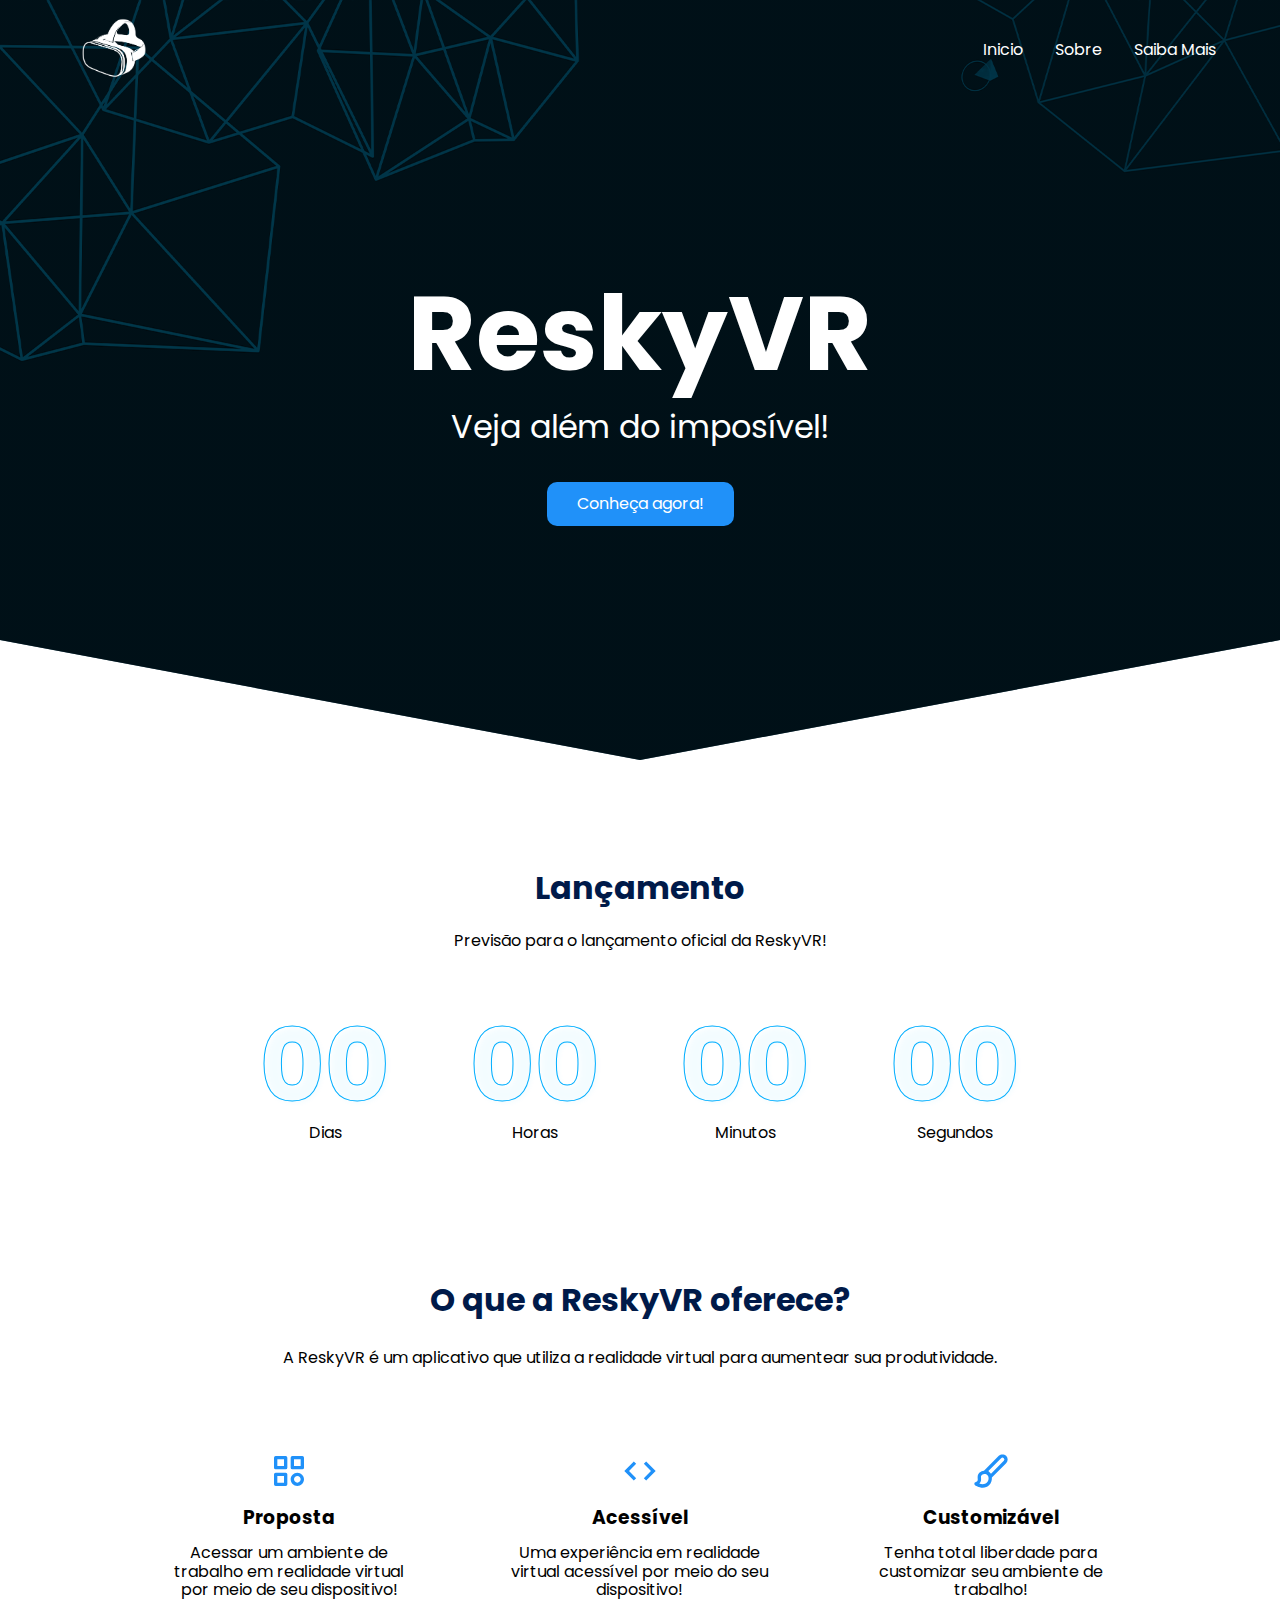
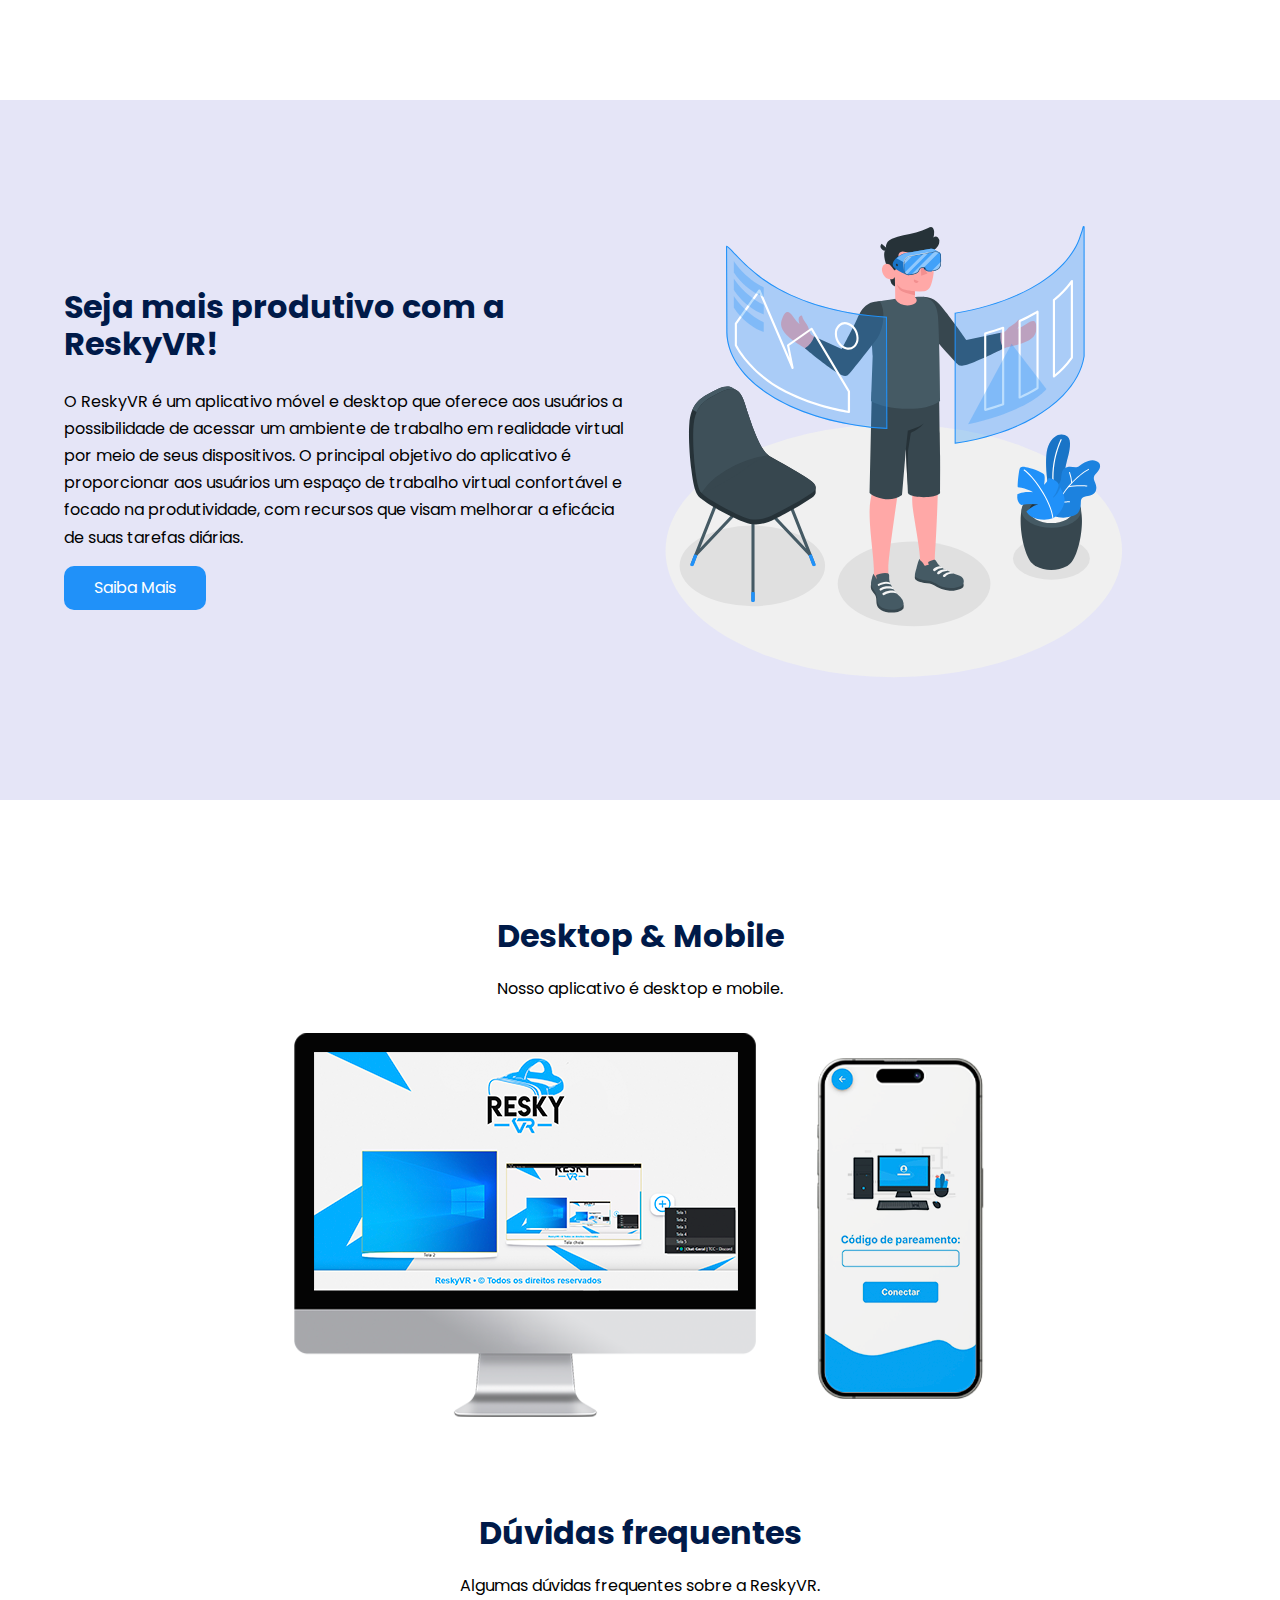
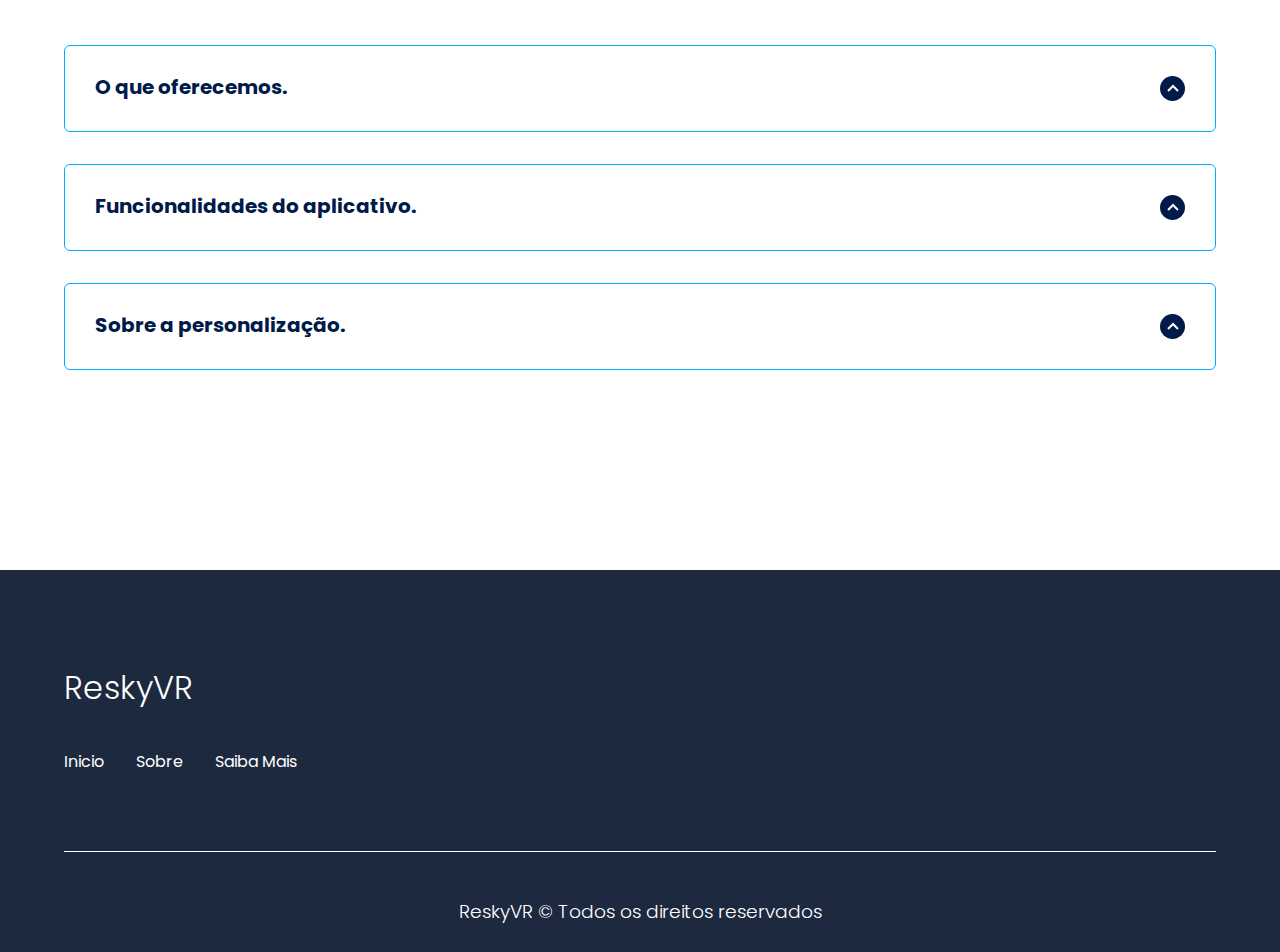
==== commit e7c46a39: "Add files via upload" ====
--- a/index.html
+++ b/index.html
@@ -9,6 +9,7 @@
     <link rel="shortcut icon" href="./images/favicon.png" type="image/x-icon">
     <link rel="stylesheet" href="./css/normalize.css">
     <link rel="stylesheet" href="./css/estilos.css">
+    <link rel="stylesheet" href="./css/contagem.css">
 
     <meta property="og:site_name" content="ReskyVR">
     <meta name="theme-color" content="#00aeff">
@@ -44,10 +45,7 @@
                     <a href="#sobre" class="nav__links">Sobre</a>
                 </li>
                 <li class="nav__items">
-                    <a href="#planos" class="nav__links">Planos</a>
-                </li>
-                <li class="nav__items">
-                    <a href="./login/login.html" class="nav__links2">Login</a>
+                    <a href="#mais" class="nav__links">Saiba Mais</a>
                 </li>
 
                 <img src="./images/close.svg" class="nav__close">
@@ -57,10 +55,6 @@
                 <img src="./images/menu.svg" class="nav__img">
             </div>
         </nav>
-
-        <div class="whatsapp-button">
-            <a href="#download"><img src="images/whatsapp-icon-transparent-png-6.png" alt=""></a>
-          </div>
 
         <section class="hero__container container">
             <h1 class="hero__title">ReskyVR</h1>
@@ -70,6 +64,30 @@
     </header>
 
     <main>
+        <section class="score">
+            <h2 class="subtitle">Lançamento</h2>
+            <p class="questions__paragraph">Previsão para o lançamento oficial da ReskyVR!</p>
+            <br>
+            <div class="countdown">
+                <div class="tempo">
+                    <h1 id="dias">00</h1>
+                    <p>Dias</p>
+                </div>
+                <div class="tempo">
+                    <h1 id="horas">00</h1>
+                    <p>Horas</p>
+                </div>
+                <div class="tempo">
+                    <h1  id="minutos">00</h1>
+                    <p>Minutos</p>
+                </div>
+                <div class="tempo">
+                    <h1 id="segundos">00</h1>
+                    <p>Segundos</p>
+                </div>
+            </div>
+        </section>
+
         <section class="container about" id="sobre">
             <h2 class="subtitle">O que a ReskyVR oferece?</h2>
             <p class="about__paragraph">A ReskyVR é um aplicativo que utiliza a realidade virtual para aumentear sua produtividade.</p>
@@ -100,83 +118,36 @@
                 <div class="knowledege__texts">
                     <h2 class="subtitle">Seja mais produtivo com a ReskyVR!</h2>
                     <p class="knowledge__paragraph">O ReskyVR é um aplicativo móvel e desktop que oferece aos usuários a possibilidade de acessar um ambiente de trabalho em realidade virtual por meio de seus dispositivos. O principal objetivo do aplicativo é proporcionar aos usuários um espaço de trabalho virtual confortável e focado na produtividade, com recursos que visam melhorar a eficácia de suas tarefas diárias.</p>
-                    <a href="#planos" class="cta">Planos</a>
+                    <a href="#mais" class="cta">Saiba Mais</a>
                 </div>
 
                 <figure class="knowledge__picture">
-                    <img src="./images/macbook.png" class="knowledge__img">
+                    <img src="./images/virtual-reality-animate.svg" class="knowledge__img">
                 </figure>
             </div>
         </section>
 
-        <section class="price container" id="planos">
-            <h2 class="subtitle">Adquira agora alguns de nossos planos.</h2>
-
-            <div class="price__table">
-                <div class="price__element">
-                    <p class="price__name"><b>Mensal</b></p>
-                    <h3 class="price__price"><b>R$39,99/mês</b></h3>
-
-                    <div class="price__items">
-                        <p class="price__features">Acesso</p>
-                        <p class="price__features">Funcionalidades</p>
-                        <p class="price__features">Plano mensal</p>
-                    </div>
-
-                    <a href="login/cadastro.html" class="price__cta">Assine agora!</a>
-
-                </div>
-
-
-                <div class="price__element price__element--best">
-                    <p class="price__name"><b>Anual</b></p>
-                    <h3 class="price__best"><b>R$29,99/mês</b></h3>
-                    <h3 class="price__best2">R$359,88</h3>
-
-                    <div class="price__items">
-                        <p class="price__features">Acesso</p>
-                        <p class="price__features">Funcionalidades</p>
-                        <p class="price__features">Plano anual</p>
-                    </div>
-
-                    <a href="login/cadastro.html" class="price__cta2">Assine agora!</a>
-
-                </div>
-
-
-                <div class="price__element">
-                    <p class="price__name"><b>Trimestral</b></p>
-                    <h3 class="price__price"><b>R$34,99/mês</b></h3>
-                    <h3 class="price__price2">R$104,97</h3>
-
-                    <div class="price__items">
-                        <p class="price__features">Acesso</p>
-                        <p class="price__features">Funcionalidades</p>
-                        <p class="price__features">Plano trimestral</p>
-                    </div>
-
-                    <a href="login/cadastro.html" class="price__cta">Assine agora!</a>
-
-                </div>
-
-
-            </div>
-        </section>
-
-        <section class="questions container">
+        <section class="questions container" id="mais">
+            <br>
+            <section class="questions__offer" id="download">
+                <h2 class="subtitle">Desktop & Mobile</h2>
+                <p class="questions__paragraph">Nosso aplicativo é desktop e mobile.</p>
+                <img src="./images/post.png" alt="" class="video_youtube">
+            </section>
+            <br>
             <h2 class="subtitle">Dúvidas frequentes</h2>
-            <p class="questions__paragraph">Algumas dúvidas frequentes sobre o nosso aplicativo.</p>
+            <p class="questions__paragraph">Algumas dúvidas frequentes sobre a ReskyVR.</p>
 
             <section class="questions__container">
                 <article class="questions__padding">
                     <div class="questions__answer">
-                        <h3 class="questions__title">O que oferecemos?
+                        <h3 class="questions__title">O que oferecemos.
                             <span class="questions__arrow">
                                 <img src="./images/arrow.svg" class="questions__img">
                             </span>
                         </h3>
 
-                        <p class="questions__show"> ReskyVR é um aplicativo móvel e desktop que oferece aos usuários a possibilidade de acessar um ambiente de trabalho em realidade virtual por meio de seus dispositivos. O principal objetivo do aplicativo é proporcionar aos usuários um espaço de trabalho virtual confortável e focado na produtividade, com recursos que visam melhorar a eficácia de suas tarefas diárias.</p>
+                        <p class="questions__show">ReskyVR é um aplicativo móvel e desktop que oferece aos usuários a possibilidade de acessar um ambiente de trabalho em realidade virtual por meio de seus dispositivos. O principal objetivo do aplicativo é proporcionar aos usuários um espaço de trabalho virtual confortável e focado na produtividade, com recursos que visam melhorar a eficácia de suas tarefas diárias.</p>
                     </div>
                 </article>
 
@@ -194,22 +165,15 @@
 
                 <article class="questions__padding">
                     <div class="questions__answer">
-                        <h3 class="questions__title">Como instalar?
+                        <h3 class="questions__title">Sobre a personalização.
                             <span class="questions__arrow">
                                 <img src="./images/arrow.svg" class="questions__img">
                             </span>
                         </h3>
 
-                        <p class="questions__show">Para você realizar o download do nosso aplicativo basta acessar o botão <a href="#download" class="link__download">Download</a> e assim que for instalado o laucher registrar sua conta.</p>
+                        <p class="questions__show">O aplicativo também oferece opções de personalização, permitindo que os usuários adaptem o ambiente de trabalho virtual de acordo com suas preferências individuais. É possível alterar a aparência visual, organizar os monitores virtuais de forma conveniente e selecionar temas ou ambientes para criar uma experiência de trabalho personalizada.</p>
                     </div>
                 </article>
-            </section>
-
-            <section class="questions__offer" id="download">
-                <h2 class="subtitle">Ficou interessado no aplicativo?</h2>
-                <iframe width="700" height="394" src="https://www.youtube.com/embed/Vdi-2onj75w?si=os55N1LwXpK-jyut" class="video_youtube" title="YouTube video player" frameborder="0" allow="accelerometer; autoplay; clipboard-write; encrypted-media; gyroscope; picture-in-picture; web-share" allowfullscreen></iframe>
-                <p class="questions__copy">Você pode instalar nosso aplicativo através do botão abaixo.</p>
-                <a href="login/login.html" class="cta">Download</a>
             </section>
         </section>
     </main>
@@ -227,11 +191,8 @@
                         <a href="#sobre" class="nav__links">Sobre</a>
                     </li>
                     <li class="nav__items">
-                        <a href="#planos" class="nav__links">Planos</a>
+                        <a href="#mais" class="nav__links">Saiba Mais</a>
                     </li>
-                    <li class="nav__items">
-                        <a href="./login/login.html" class="nav__links">Login</a>
-                    </li> 
                 </ul>
             </nav>
         </section>
@@ -245,6 +206,7 @@
     <script src="./js/slider.js"></script>
     <script src="./js/questions.js"></script>
     <script src="./js/menu.js"></script>
+    <script src="./js/contagem.js"></script>
 </body>
 
 </html>
--- a/css/estilos.css
+++ b/css/estilos.css
@@ -32,6 +32,7 @@
 .video_youtube {
     border-radius: 20px;
     margin: 30px;
+    margin-bottom: 70px;
 }
 
 .container {
@@ -115,6 +116,7 @@
     text-decoration: none;
     padding: 13px 30px;
     border-radius: 10px;
+    cursor: pointer;
 }
 
 .nav__menu {
@@ -742,7 +744,6 @@
     }
 
     .video_youtube {
-        margin-bottom: 50px;
         width: 280px;
         height: 158px;
         border-radius: 10px;
--- a/css/contagem.css
+++ b/css/contagem.css
@@ -0,0 +1,41 @@
+@import url('https://fonts.googleapis.com/css2?family=Poppins:wght@300;400;500;600;700;800&display=swap');
+
+.score {
+    text-align: center;
+    justify-content: center;
+    align-items: center;
+    margin-top: 70px;
+}
+
+.countdown {
+    display: flex;
+    text-align: center;
+    justify-content: center;
+    align-items: center;
+}
+
+.tempo {
+    margin: 40px;
+}
+
+.countdown h1 {
+    font-size: 100px;
+    -webkit-text-fill-color: transparent;
+    -webkit-text-stroke: 1px #00aeff;
+    text-shadow: 2px 2px 5px rgba(0, 183, 255, 0.048);
+}
+
+@media (max-width:800px) {
+    .tempo {
+        margin: 20px;
+    }
+}
+
+@media (max-width:650px) {
+    .countdown h1 {
+        font-size: 50px;
+    }
+    .tempo {
+        margin: 10px;
+    }
+}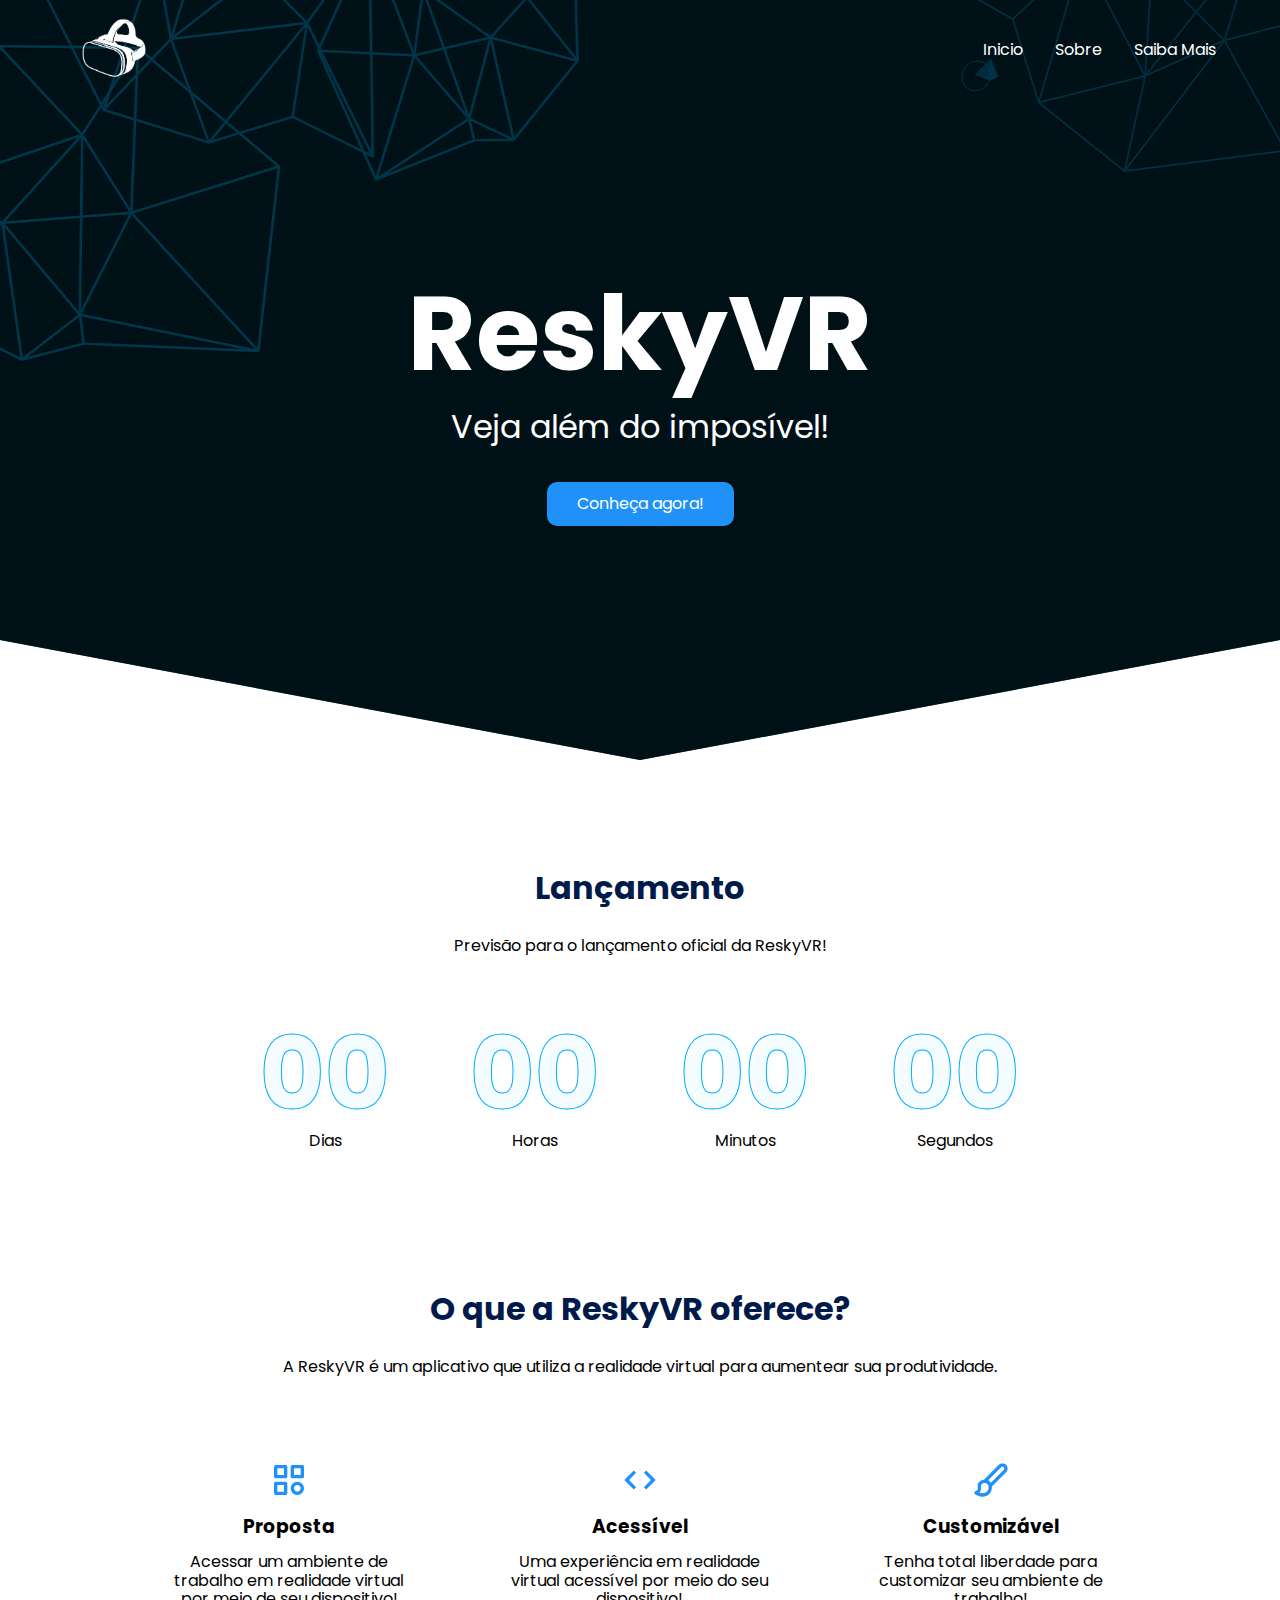
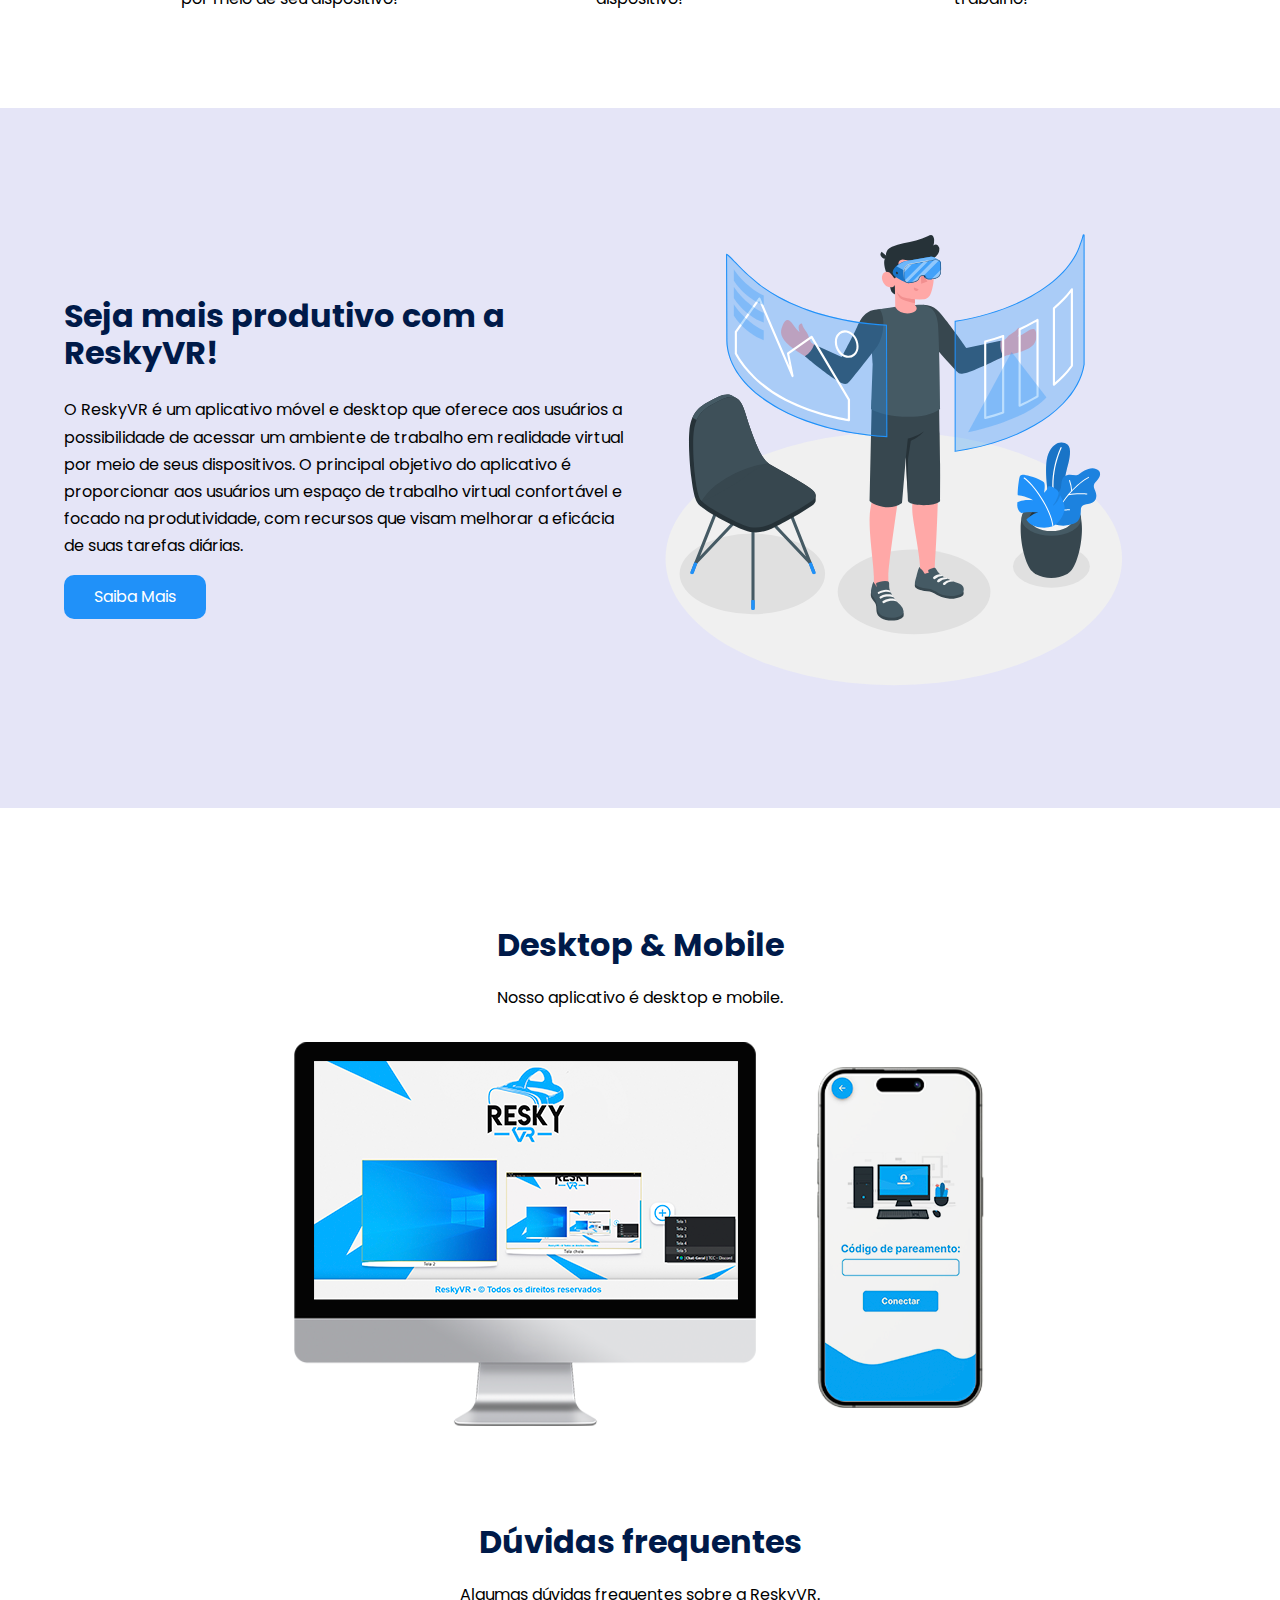
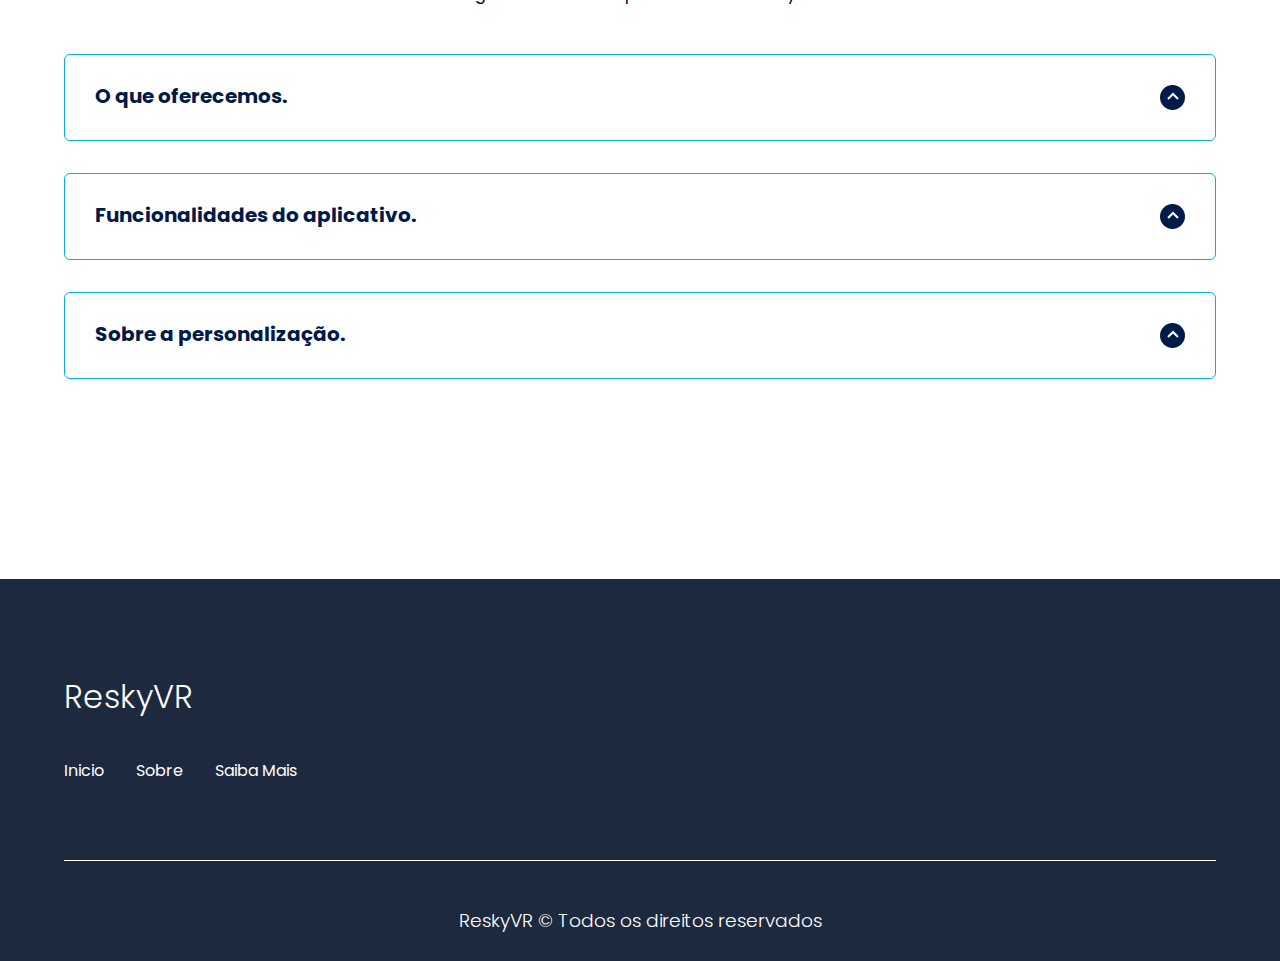
==== commit 158eebc6: "Add files via upload" ====
--- a/index.html
+++ b/index.html
@@ -66,7 +66,7 @@
     <main>
         <section class="score">
             <h2 class="subtitle">Lançamento</h2>
-            <p class="questions__paragraph">Previsão para o lançamento oficial da ReskyVR!</p>
+            <p class="about__paragraph">Previsão para o lançamento oficial da ReskyVR!</p>
             <br>
             <div class="countdown">
                 <div class="tempo">
